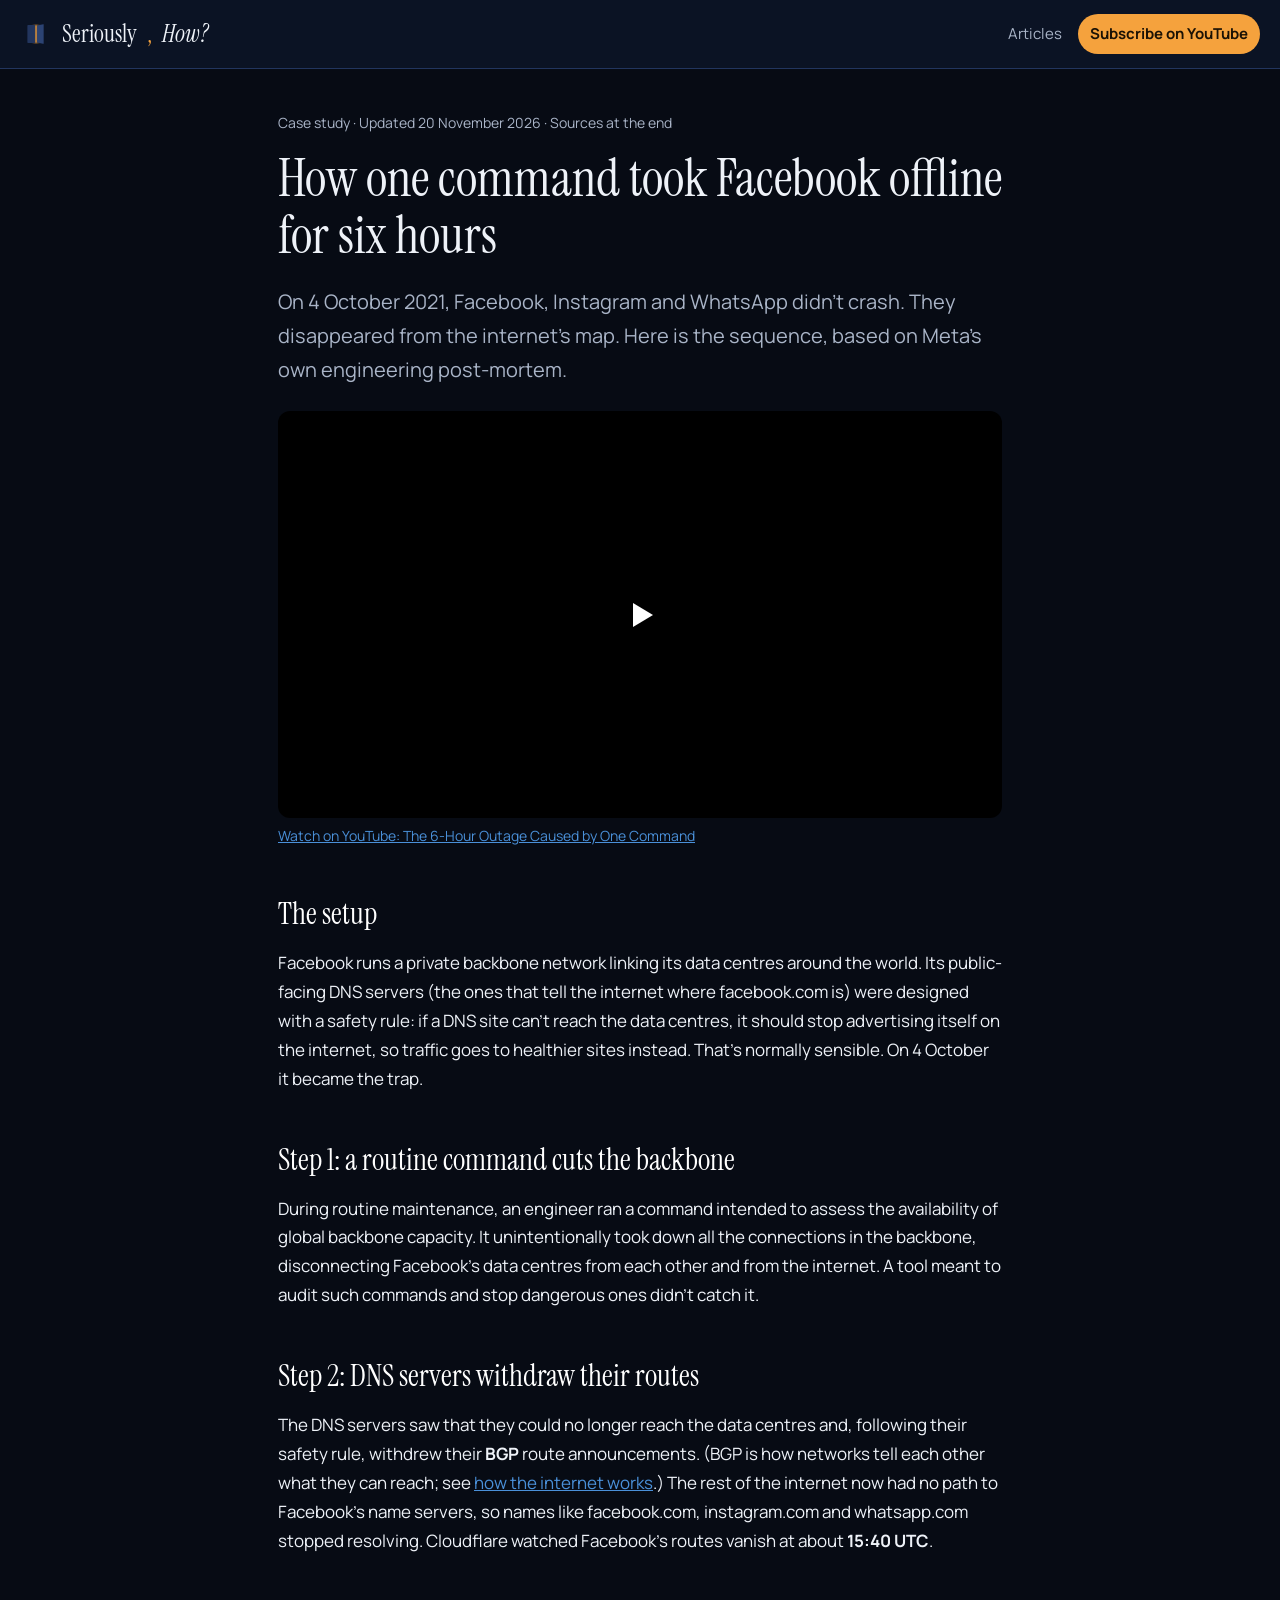
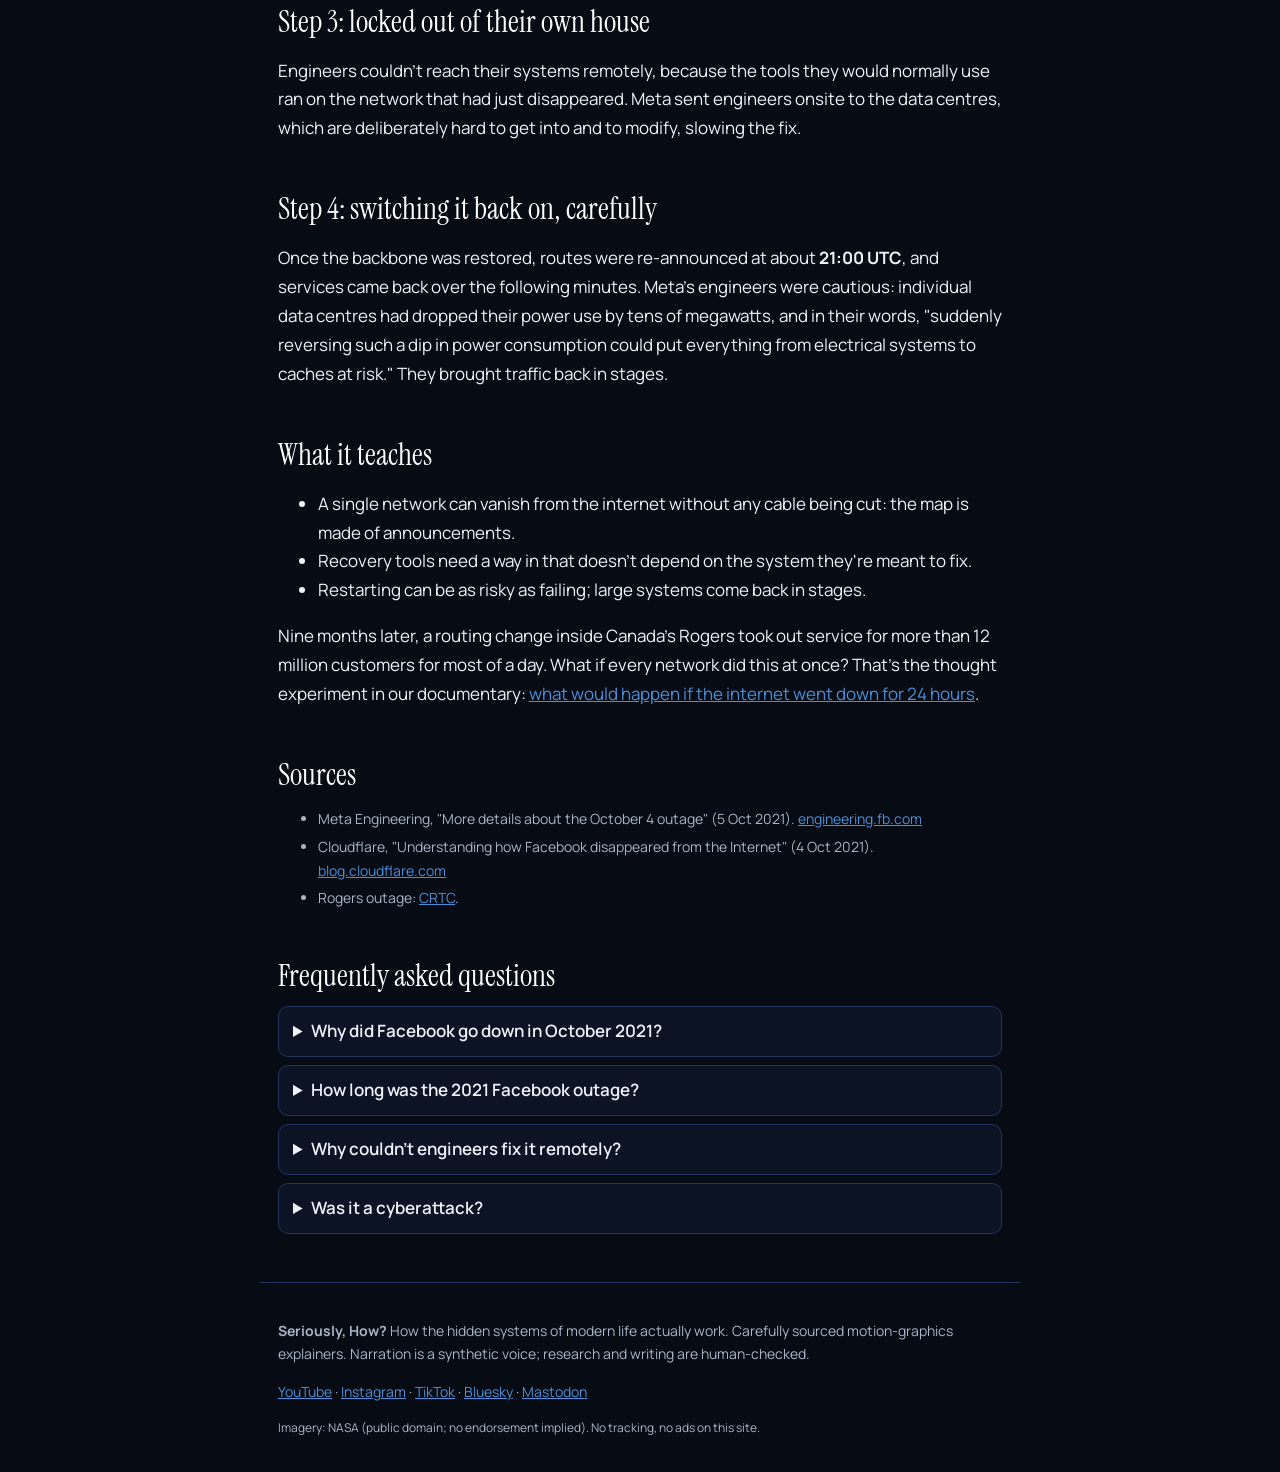
==== facebook-outage-2021-bgp-explained/index.html @ 728466de "site: 2026-11-19T21:38Z" ====
<!doctype html>
<html lang="en">
<head>
<meta charset="utf-8">
<meta name="viewport" content="width=device-width, initial-scale=1">
<title>How one command took Facebook offline for six hours (October 2021, BGP explained)</title>
<meta name="description" content="On 4 October 2021 a faulty maintenance command cut Facebook&#x27;s backbone; its DNS servers withdrew their BGP routes and Facebook, Instagram and WhatsApp vanished for nearly six hours. Step by step, from Meta&#x27;s post-mortem.">
<link rel="canonical" href="https://seriouslyhowtv.github.io/facebook-outage-2021-bgp-explained/">
<meta property="og:type" content="article">
<meta property="og:title" content="How one command took Facebook offline for six hours (October 2021, BGP explained)">
<meta property="og:description" content="On 4 October 2021 a faulty maintenance command cut Facebook&#x27;s backbone; its DNS servers withdrew their BGP routes and Facebook, Instagram and WhatsApp vanished for nearly six hours. Step by step, from Meta&#x27;s post-mortem.">
<meta property="og:url" content="https://seriouslyhowtv.github.io/facebook-outage-2021-bgp-explained/">
<meta property="og:image" content="https://seriouslyhowtv.github.io/static/og-internet24.jpg">
<meta name="twitter:card" content="summary_large_image">
<link rel="icon" href="/static/favicon.png">
<link rel="preconnect" href="https://fonts.googleapis.com"><link rel="preconnect" href="https://fonts.gstatic.com" crossorigin>
<link href="https://fonts.googleapis.com/css2?family=Instrument+Serif:ital@0;1&family=Manrope:wght@400;600;700&display=swap" rel="stylesheet">
<link rel="stylesheet" href="/static/style.css">
<script type="application/ld+json">{"@context": "https://schema.org", "@graph": [{"@type": "Article", "headline": "How one command took Facebook offline for six hours (October 2021, BGP explained)", "description": "On 4 October 2021 a faulty maintenance command cut Facebook's backbone; its DNS servers withdrew their BGP routes and Facebook, Instagram and WhatsApp vanished for nearly six hours. Step by step, from Meta's post-mortem.", "datePublished": "2026-11-20", "dateModified": "2026-11-20", "author": {"@type": "Organization", "name": "Seriously, How?", "url": "https://www.youtube.com/@SeriouslyHowTV"}, "publisher": {"@type": "Organization", "name": "Seriously, How?", "logo": {"@type": "ImageObject", "url": "https://seriouslyhowtv.github.io/static/avatar.png"}}, "image": "https://seriouslyhowtv.github.io/static/og-internet24.jpg", "mainEntityOfPage": "https://seriouslyhowtv.github.io/facebook-outage-2021-bgp-explained/"}, {"@type": "VideoObject", "name": "The 6-Hour Outage Caused by One Command", "description": "How one faulty maintenance command withdrew Facebook's BGP routes in October 2021.", "thumbnailUrl": ["https://i.ytimg.com/vi/HdTgAnh9DNQ/hqdefault.jpg"], "uploadDate": "2026-11-19T15:00:00Z", "duration": "PT39S", "embedUrl": "https://www.youtube.com/embed/HdTgAnh9DNQ", "url": "https://www.youtube.com/watch?v=HdTgAnh9DNQ"}, {"@type": "FAQPage", "mainEntity": [{"@type": "Question", "name": "Why did Facebook go down in October 2021?", "acceptedAnswer": {"@type": "Answer", "text": "During routine maintenance, a command meant to assess backbone capacity unintentionally disconnected Facebook's data centres. Its DNS servers then withdrew their BGP route announcements, so the rest of the internet could no longer find Facebook, Instagram or WhatsApp."}}, {"@type": "Question", "name": "How long was the 2021 Facebook outage?", "acceptedAnswer": {"@type": "Answer", "text": "Nearly six hours. Cloudflare observed Facebook's routes disappearing at about 15:40 UTC on 4 October 2021, with service returning after the routes were re-announced at about 21:00 UTC."}}, {"@type": "Question", "name": "Why couldn't engineers fix it remotely?", "acceptedAnswer": {"@type": "Answer", "text": "The tools they would normally use ran on the same network that had disappeared, so engineers had to be sent into the data centres, which are designed to be hard to get into."}}, {"@type": "Question", "name": "Was it a cyberattack?", "acceptedAnswer": {"@type": "Answer", "text": "No. Meta's post-mortem describes a configuration error during maintenance, not malicious activity."}}]}]}</script>
</head>
<body>
<header class="top"><a class="brand" href="/"><img src="/static/avatar.png" alt="" width="32" height="32"> Seriously<span class="comma">,</span> <em>How?</em></a>
<nav><a href="/#articles">Articles</a><a href="https://www.youtube.com/@SeriouslyHowTV?sub_confirmation=1" class="sub">Subscribe on YouTube</a></nav></header>
<main>
<p class="meta">Case study · Updated 20 November 2026 · Sources at the end</p>
<h1>How one command took Facebook offline for six hours</h1>
<p class="lede">On 4 October 2021, Facebook, Instagram and WhatsApp didn't crash. They disappeared from the internet's map. Here is the sequence, based on Meta's own engineering post-mortem.</p>
<figure class="video"><button class="yt" data-id="HdTgAnh9DNQ" data-title="The 6-Hour Outage Caused by One Command" style="background-image:url(https://i.ytimg.com/vi/HdTgAnh9DNQ/hqdefault.jpg)" aria-label="Play: The 6-Hour Outage Caused by One Command"><span class="play"></span></button><figcaption><a href="https://www.youtube.com/watch?v=HdTgAnh9DNQ">Watch on YouTube: The 6-Hour Outage Caused by One Command</a></figcaption></figure>

<h2>The setup</h2>
<p>Facebook runs a private backbone network linking its data centres around the world. Its public-facing DNS servers (the ones that tell the internet where facebook.com is) were designed with a safety rule: if a DNS site can't reach the data centres, it should stop advertising itself on the internet, so traffic goes to healthier sites instead. That's normally sensible. On 4 October it became the trap.</p>

<h2>Step 1: a routine command cuts the backbone</h2>
<p>During routine maintenance, an engineer ran a command intended to assess the availability of global backbone capacity. It unintentionally took down all the connections in the backbone, disconnecting Facebook's data centres from each other and from the internet. A tool meant to audit such commands and stop dangerous ones didn't catch it.</p>

<h2>Step 2: DNS servers withdraw their routes</h2>
<p>The DNS servers saw that they could no longer reach the data centres and, following their safety rule, withdrew their <strong>BGP</strong> route announcements. (BGP is how networks tell each other what they can reach; see <a href="/how-the-internet-works-bgp-dns/">how the internet works</a>.) The rest of the internet now had no path to Facebook's name servers, so names like facebook.com, instagram.com and whatsapp.com stopped resolving. Cloudflare watched Facebook's routes vanish at about <strong>15:40 UTC</strong>.</p>

<h2>Step 3: locked out of their own house</h2>
<p>Engineers couldn't reach their systems remotely, because the tools they would normally use ran on the network that had just disappeared. Meta sent engineers onsite to the data centres, which are deliberately hard to get into and to modify, slowing the fix.</p>

<h2>Step 4: switching it back on, carefully</h2>
<p>Once the backbone was restored, routes were re-announced at about <strong>21:00 UTC</strong>, and services came back over the following minutes. Meta's engineers were cautious: individual data centres had dropped their power use by tens of megawatts, and in their words, "suddenly reversing such a dip in power consumption could put everything from electrical systems to caches at risk." They brought traffic back in stages.</p>

<h2>What it teaches</h2>
<ul>
<li>A single network can vanish from the internet without any cable being cut: the map is made of announcements.</li>
<li>Recovery tools need a way in that doesn't depend on the system they're meant to fix.</li>
<li>Restarting can be as risky as failing; large systems come back in stages.</li>
</ul>
<p>Nine months later, a routing change inside Canada's Rogers took out service for more than 12 million customers for most of a day. What if every network did this at once? That's the thought experiment in our documentary: <a href="/internet-outage-24-hours/">what would happen if the internet went down for 24 hours</a>.</p>

<h2>Sources</h2>
<ul class="sources">
<li>Meta Engineering, "More details about the October 4 outage" (5 Oct 2021). <a href="https://engineering.fb.com/2021/10/05/networking-traffic/outage-details/">engineering.fb.com</a></li>
<li>Cloudflare, "Understanding how Facebook disappeared from the Internet" (4 Oct 2021). <a href="https://blog.cloudflare.com/october-2021-facebook-outage/">blog.cloudflare.com</a></li>
<li>Rogers outage: <a href="https://crtc.gc.ca/eng/publications/reports/xona2024.htm">CRTC</a>.</li>
</ul>
<section class="faq"><h2>Frequently asked questions</h2><details><summary>Why did Facebook go down in October 2021?</summary><p>During routine maintenance, a command meant to assess backbone capacity unintentionally disconnected Facebook&#x27;s data centres. Its DNS servers then withdrew their BGP route announcements, so the rest of the internet could no longer find Facebook, Instagram or WhatsApp.</p></details><details><summary>How long was the 2021 Facebook outage?</summary><p>Nearly six hours. Cloudflare observed Facebook&#x27;s routes disappearing at about 15:40 UTC on 4 October 2021, with service returning after the routes were re-announced at about 21:00 UTC.</p></details><details><summary>Why couldn&#x27;t engineers fix it remotely?</summary><p>The tools they would normally use ran on the same network that had disappeared, so engineers had to be sent into the data centres, which are designed to be hard to get into.</p></details><details><summary>Was it a cyberattack?</summary><p>No. Meta&#x27;s post-mortem describes a configuration error during maintenance, not malicious activity.</p></details></section></main>
<footer>
<p><strong>Seriously, How?</strong> How the hidden systems of modern life actually work. Carefully sourced motion-graphics explainers. Narration is a synthetic voice; research and writing are human-checked.</p>
<p><a href="https://www.youtube.com/@SeriouslyHowTV">YouTube</a> · <a href="https://www.instagram.com/seriouslyhowtv/">Instagram</a> · <a href="https://www.tiktok.com/@seriouslyhowtv">TikTok</a> · <a href="https://bsky.app/profile/seriouslyhowtv.bsky.social">Bluesky</a> · <a rel="me" href="https://mastodon.social/@SeriouslyHowTV">Mastodon</a></p>
<p class="small">Imagery: NASA (public domain; no endorsement implied). No tracking, no ads on this site.</p>
</footer>
<script>
document.querySelectorAll('.yt').forEach(function(el){el.addEventListener('click',function(){
  var f=document.createElement('iframe');f.src='https://www.youtube-nocookie.com/embed/'+el.dataset.id+'?autoplay=1&rel=0';
  f.title=el.dataset.title;f.allow='autoplay; encrypted-media; picture-in-picture';f.allowFullscreen=true;el.replaceWith(f);});});
</script>
</body>
</html>
---- static/style.css ----
:root{--bg:#070B14;--panel:#0B1324;--text:#EEF2F8;--muted:#A9B4C7;--blue:#4A90D9;--dawn:#F5A23D;--line:#22355E}
*{box-sizing:border-box}
html{-webkit-text-size-adjust:100%}
body{margin:0;background:var(--bg);color:var(--text);font:17px/1.7 Manrope,system-ui,-apple-system,Segoe UI,sans-serif}
a{color:var(--blue)}a:hover{color:var(--dawn)}
.top{display:flex;justify-content:space-between;align-items:center;gap:12px;flex-wrap:wrap;padding:14px 20px;border-bottom:1px solid var(--line);background:var(--panel)}
.brand{display:flex;align-items:center;gap:10px;color:var(--text);text-decoration:none;font:400 24px/1 "Instrument Serif",serif}
.brand img{border-radius:50%}.comma{color:var(--dawn)}
nav{display:flex;gap:16px;align-items:center;font-size:15px}
nav a{color:var(--muted);text-decoration:none}
nav a.sub{background:var(--dawn);color:#1b1205;padding:7px 12px;border-radius:999px;font-weight:700}
main{max-width:760px;margin:0 auto;padding:28px 18px 40px}
h1{font:400 clamp(34px,6vw,52px)/1.1 "Instrument Serif",serif;margin:.3em 0 .4em}
h2{font:400 30px/1.2 "Instrument Serif",serif;margin:1.6em 0 .4em;color:#fff}
h3{font-size:18px;margin:1.4em 0 .3em}
.lede{font-size:20px;color:var(--muted)}
.meta{color:var(--muted);font-size:14px}
.video{margin:24px 0}
.yt{position:relative;display:block;width:100%;aspect-ratio:16/9;border:0;border-radius:12px;background:#000 center/cover no-repeat;cursor:pointer}
.yt .play{position:absolute;inset:0;margin:auto;width:76px;height:54px;border-radius:14px;background:rgba(0,0,0,.72)}
.yt .play:after{content:"";position:absolute;left:31px;top:15px;border-style:solid;border-width:12px 0 12px 20px;border-color:transparent transparent transparent #fff}
.yt:hover .play{background:#c00}
iframe{width:100%;aspect-ratio:16/9;border:0;border-radius:12px}
figcaption{font-size:14px;margin-top:6px}
.cards{display:grid;grid-template-columns:repeat(auto-fit,minmax(220px,1fr));gap:14px;margin:18px 0}
.card{display:block;background:var(--panel);border:1px solid var(--line);border-radius:12px;padding:16px;color:var(--text);text-decoration:none}
.card:hover{border-color:var(--dawn)}.card strong{display:block;font-size:17px;margin-bottom:4px}.card span{color:var(--muted);font-size:14px}
.callout{background:var(--panel);border-left:3px solid var(--dawn);padding:12px 16px;border-radius:6px;margin:20px 0}
.sources{font-size:14px;color:var(--muted)}.sources li{margin:4px 0}
.faq details{background:var(--panel);border:1px solid var(--line);border-radius:10px;padding:10px 14px;margin:8px 0}
.faq summary{cursor:pointer;font-weight:600}
.cta{display:inline-block;background:var(--dawn);color:#1b1205;font-weight:700;padding:10px 16px;border-radius:999px;text-decoration:none;margin:8px 0}
footer{border-top:1px solid var(--line);padding:22px 18px;max-width:760px;margin:0 auto;color:var(--muted);font-size:14px}
.small{font-size:12px}
@media (max-width:520px){body{font-size:16px}.top{padding:12px 16px}main{padding:20px 16px 32px}}
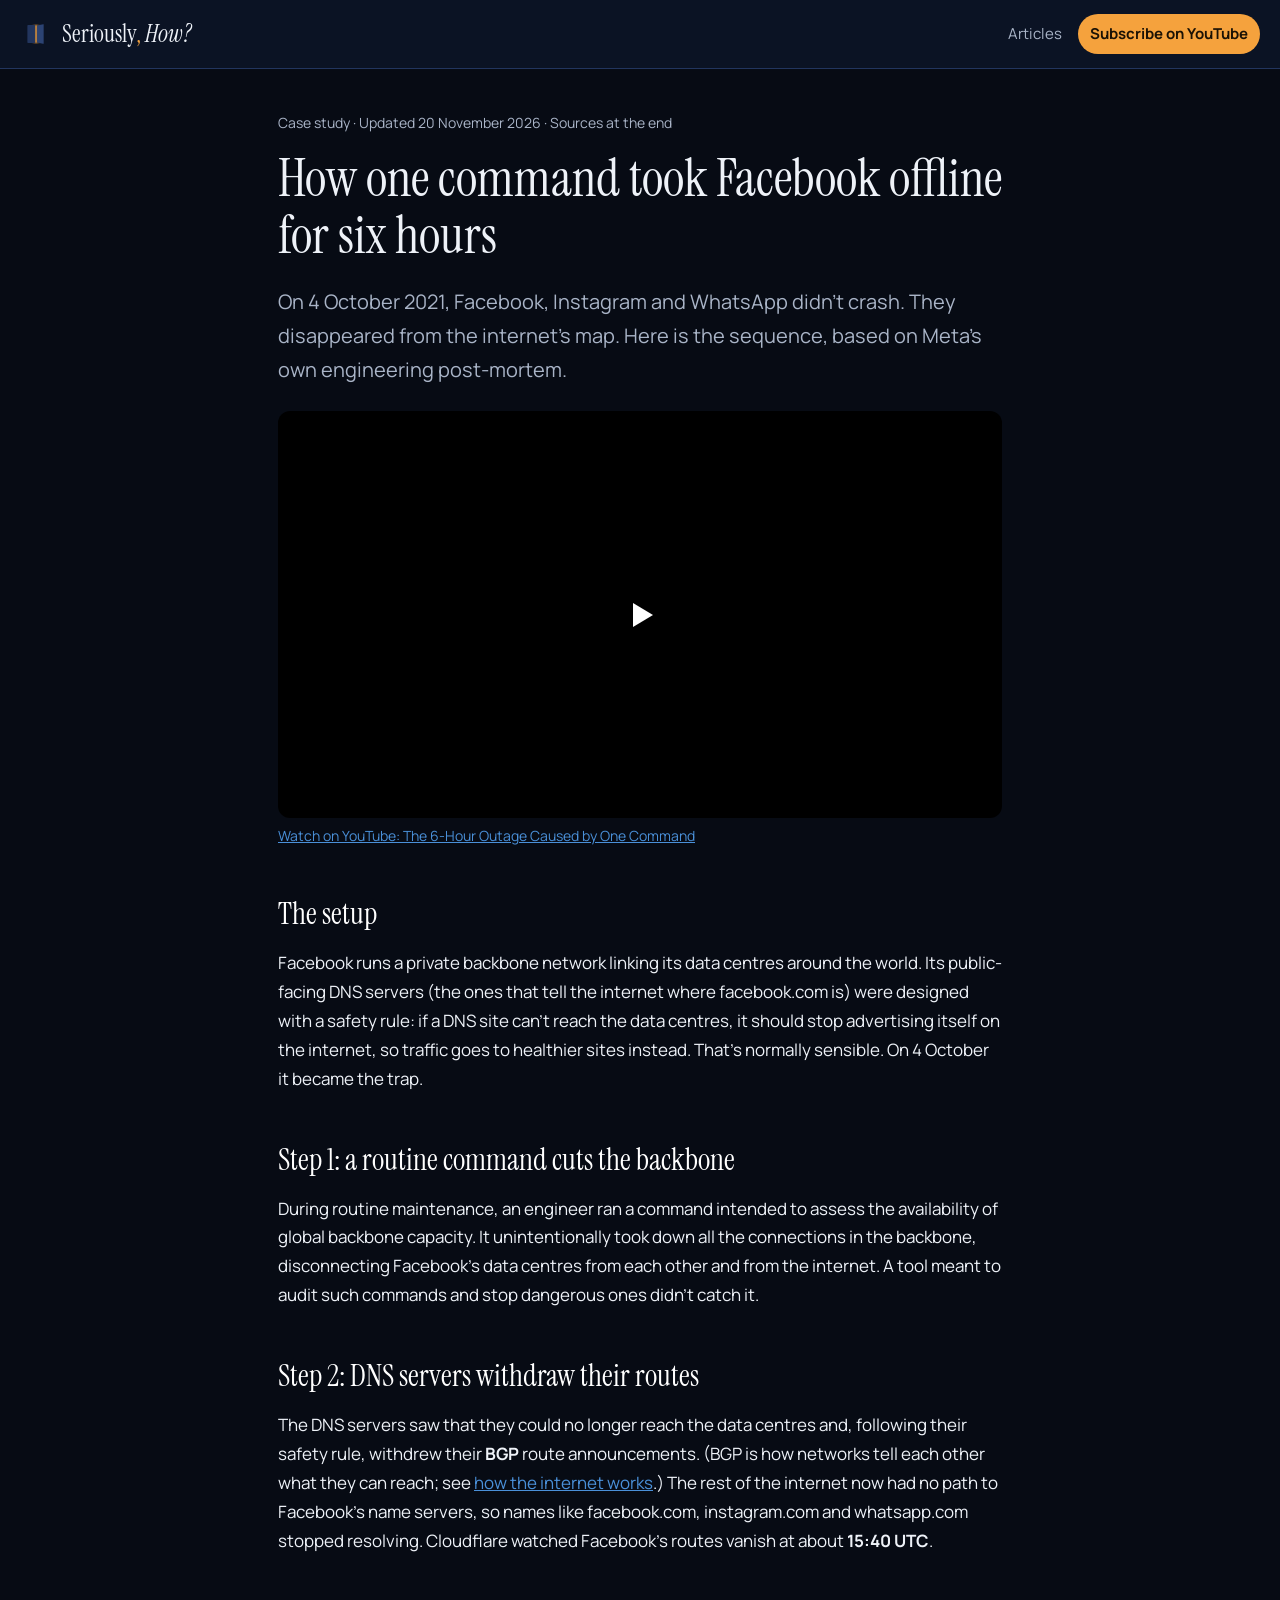
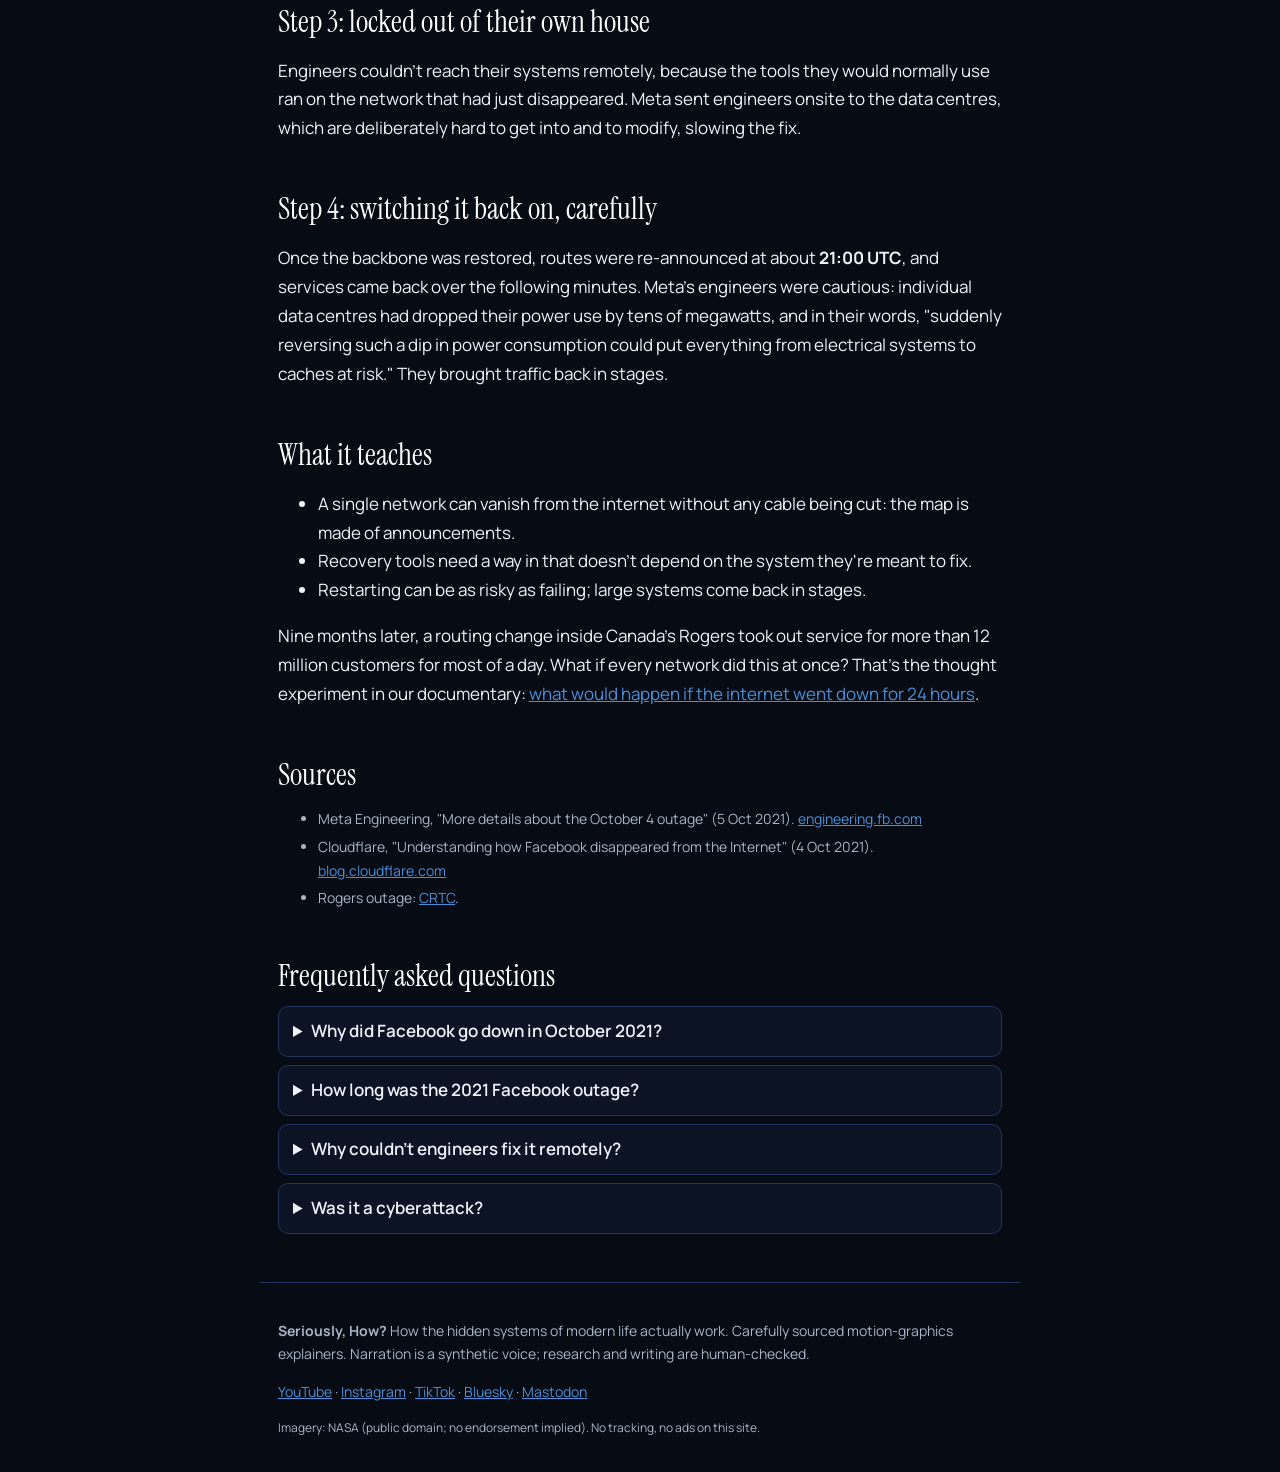
==== commit 0d2ae774: "site: 2026-11-19T21:39Z" ====
--- a/facebook-outage-2021-bgp-explained/index.html
+++ b/facebook-outage-2021-bgp-explained/index.html
@@ -19,7 +19,7 @@
 <script type="application/ld+json">{"@context": "https://schema.org", "@graph": [{"@type": "Article", "headline": "How one command took Facebook offline for six hours (October 2021, BGP explained)", "description": "On 4 October 2021 a faulty maintenance command cut Facebook's backbone; its DNS servers withdrew their BGP routes and Facebook, Instagram and WhatsApp vanished for nearly six hours. Step by step, from Meta's post-mortem.", "datePublished": "2026-11-20", "dateModified": "2026-11-20", "author": {"@type": "Organization", "name": "Seriously, How?", "url": "https://www.youtube.com/@SeriouslyHowTV"}, "publisher": {"@type": "Organization", "name": "Seriously, How?", "logo": {"@type": "ImageObject", "url": "https://seriouslyhowtv.github.io/static/avatar.png"}}, "image": "https://seriouslyhowtv.github.io/static/og-internet24.jpg", "mainEntityOfPage": "https://seriouslyhowtv.github.io/facebook-outage-2021-bgp-explained/"}, {"@type": "VideoObject", "name": "The 6-Hour Outage Caused by One Command", "description": "How one faulty maintenance command withdrew Facebook's BGP routes in October 2021.", "thumbnailUrl": ["https://i.ytimg.com/vi/HdTgAnh9DNQ/hqdefault.jpg"], "uploadDate": "2026-11-19T15:00:00Z", "duration": "PT39S", "embedUrl": "https://www.youtube.com/embed/HdTgAnh9DNQ", "url": "https://www.youtube.com/watch?v=HdTgAnh9DNQ"}, {"@type": "FAQPage", "mainEntity": [{"@type": "Question", "name": "Why did Facebook go down in October 2021?", "acceptedAnswer": {"@type": "Answer", "text": "During routine maintenance, a command meant to assess backbone capacity unintentionally disconnected Facebook's data centres. Its DNS servers then withdrew their BGP route announcements, so the rest of the internet could no longer find Facebook, Instagram or WhatsApp."}}, {"@type": "Question", "name": "How long was the 2021 Facebook outage?", "acceptedAnswer": {"@type": "Answer", "text": "Nearly six hours. Cloudflare observed Facebook's routes disappearing at about 15:40 UTC on 4 October 2021, with service returning after the routes were re-announced at about 21:00 UTC."}}, {"@type": "Question", "name": "Why couldn't engineers fix it remotely?", "acceptedAnswer": {"@type": "Answer", "text": "The tools they would normally use ran on the same network that had disappeared, so engineers had to be sent into the data centres, which are designed to be hard to get into."}}, {"@type": "Question", "name": "Was it a cyberattack?", "acceptedAnswer": {"@type": "Answer", "text": "No. Meta's post-mortem describes a configuration error during maintenance, not malicious activity."}}]}]}</script>
 </head>
 <body>
-<header class="top"><a class="brand" href="/"><img src="/static/avatar.png" alt="" width="32" height="32"> Seriously<span class="comma">,</span> <em>How?</em></a>
+<header class="top"><a class="brand" href="/"><img src="/static/avatar.png" alt="" width="32" height="32"><span>Seriously<span class="comma">,</span> <em>How?</em></span></a>
 <nav><a href="/#articles">Articles</a><a href="https://www.youtube.com/@SeriouslyHowTV?sub_confirmation=1" class="sub">Subscribe on YouTube</a></nav></header>
 <main>
 <p class="meta">Case study · Updated 20 November 2026 · Sources at the end</p>
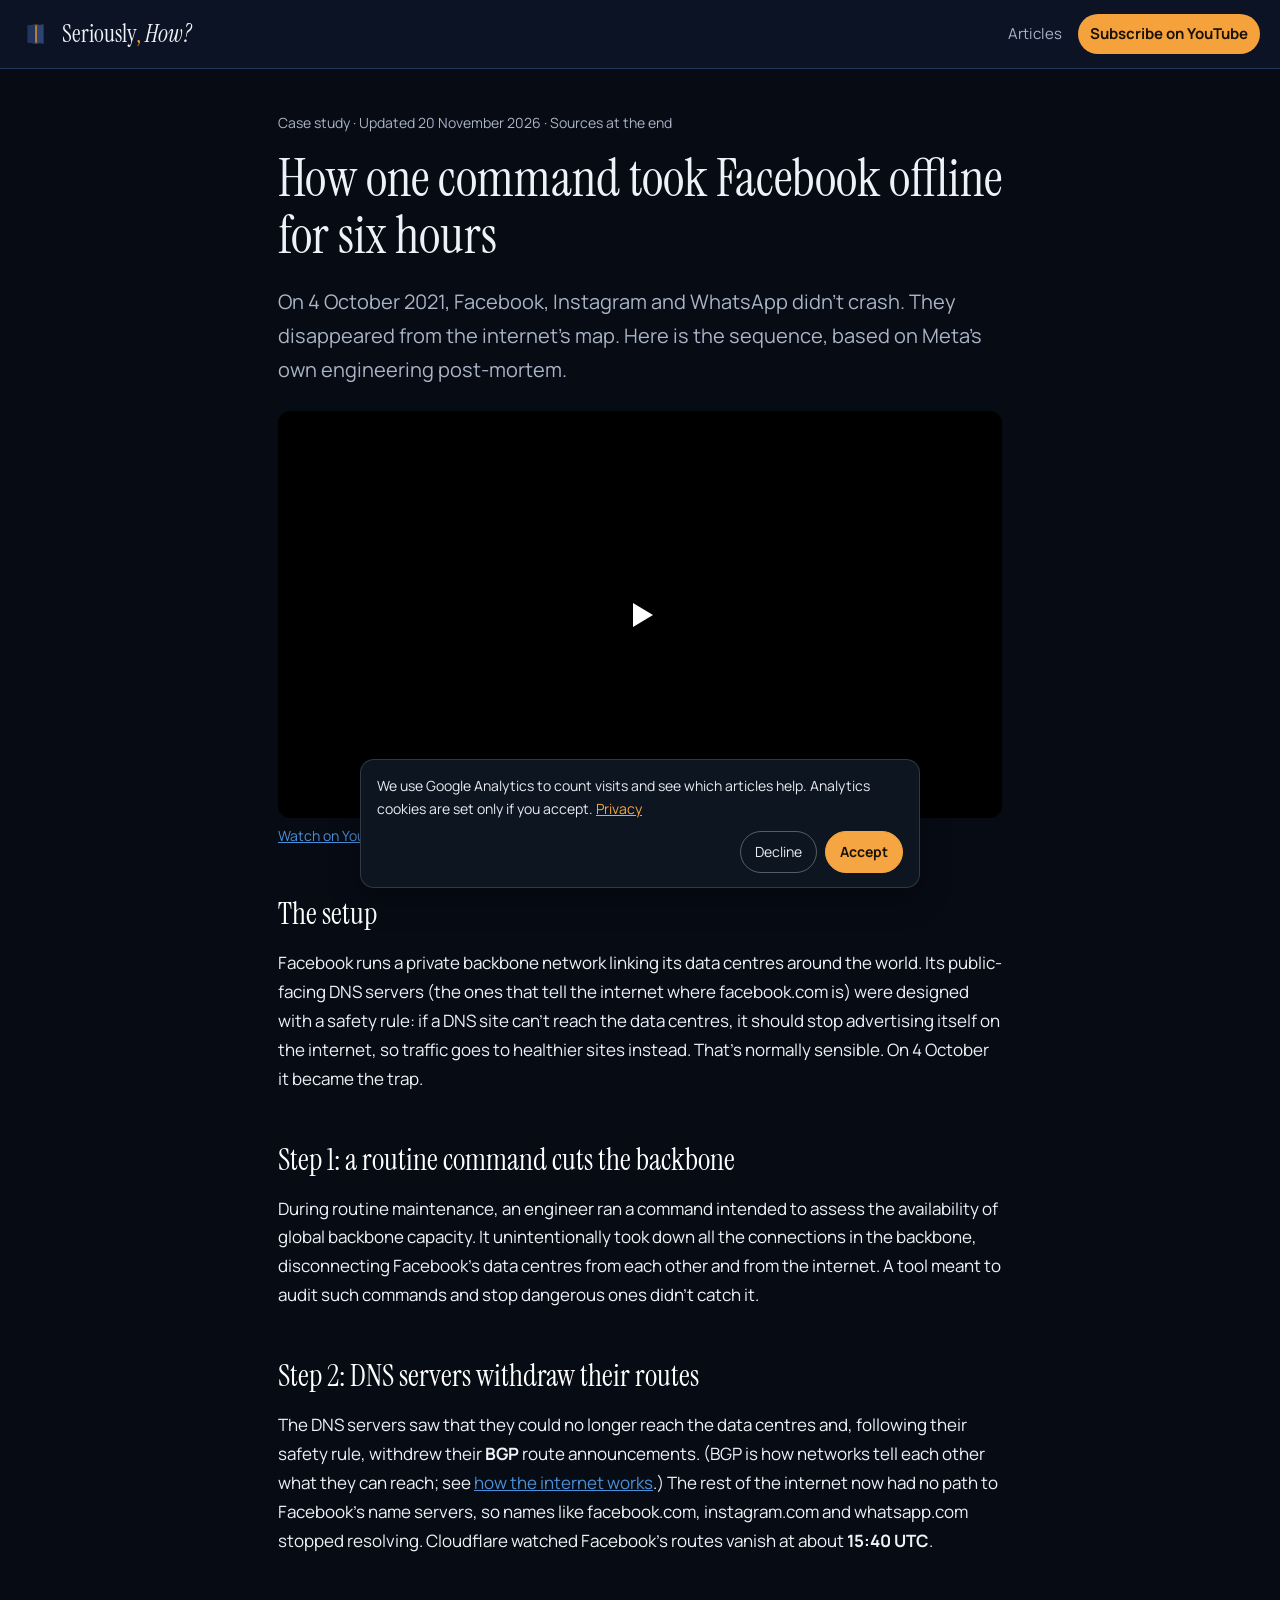
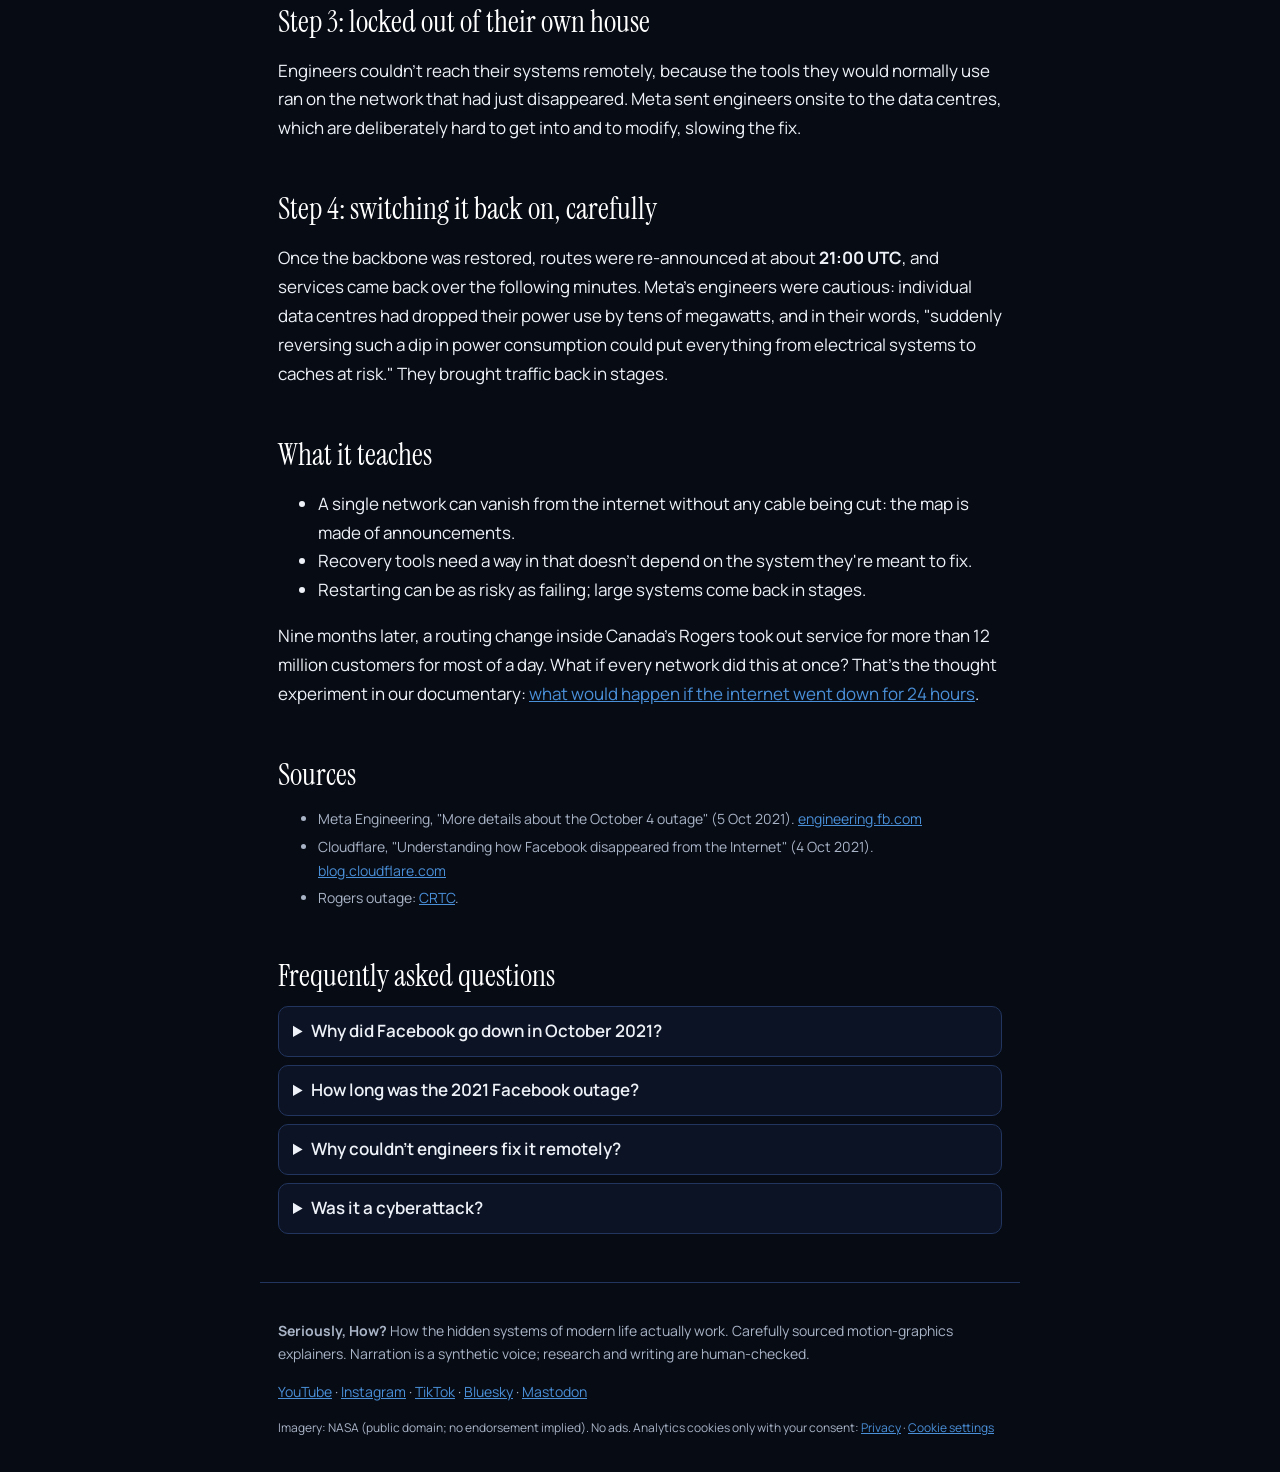
==== commit 43d3df0e: "site: 2026-11-20T17:44Z" ====
--- a/facebook-outage-2021-bgp-explained/index.html
+++ b/facebook-outage-2021-bgp-explained/index.html
@@ -17,6 +17,13 @@
 <link href="https://fonts.googleapis.com/css2?family=Instrument+Serif:ital@0;1&family=Manrope:wght@400;600;700&display=swap" rel="stylesheet">
 <link rel="stylesheet" href="/static/style.css">
 <script type="application/ld+json">{"@context": "https://schema.org", "@graph": [{"@type": "Article", "headline": "How one command took Facebook offline for six hours (October 2021, BGP explained)", "description": "On 4 October 2021 a faulty maintenance command cut Facebook's backbone; its DNS servers withdrew their BGP routes and Facebook, Instagram and WhatsApp vanished for nearly six hours. Step by step, from Meta's post-mortem.", "datePublished": "2026-11-20", "dateModified": "2026-11-20", "author": {"@type": "Organization", "name": "Seriously, How?", "url": "https://www.youtube.com/@SeriouslyHowTV"}, "publisher": {"@type": "Organization", "name": "Seriously, How?", "logo": {"@type": "ImageObject", "url": "https://seriouslyhowtv.github.io/static/avatar.png"}}, "image": "https://seriouslyhowtv.github.io/static/og-internet24.jpg", "mainEntityOfPage": "https://seriouslyhowtv.github.io/facebook-outage-2021-bgp-explained/"}, {"@type": "VideoObject", "name": "The 6-Hour Outage Caused by One Command", "description": "How one faulty maintenance command withdrew Facebook's BGP routes in October 2021.", "thumbnailUrl": ["https://i.ytimg.com/vi/HdTgAnh9DNQ/hqdefault.jpg"], "uploadDate": "2026-11-19T15:00:00Z", "duration": "PT39S", "embedUrl": "https://www.youtube.com/embed/HdTgAnh9DNQ", "url": "https://www.youtube.com/watch?v=HdTgAnh9DNQ"}, {"@type": "FAQPage", "mainEntity": [{"@type": "Question", "name": "Why did Facebook go down in October 2021?", "acceptedAnswer": {"@type": "Answer", "text": "During routine maintenance, a command meant to assess backbone capacity unintentionally disconnected Facebook's data centres. Its DNS servers then withdrew their BGP route announcements, so the rest of the internet could no longer find Facebook, Instagram or WhatsApp."}}, {"@type": "Question", "name": "How long was the 2021 Facebook outage?", "acceptedAnswer": {"@type": "Answer", "text": "Nearly six hours. Cloudflare observed Facebook's routes disappearing at about 15:40 UTC on 4 October 2021, with service returning after the routes were re-announced at about 21:00 UTC."}}, {"@type": "Question", "name": "Why couldn't engineers fix it remotely?", "acceptedAnswer": {"@type": "Answer", "text": "The tools they would normally use ran on the same network that had disappeared, so engineers had to be sent into the data centres, which are designed to be hard to get into."}}, {"@type": "Question", "name": "Was it a cyberattack?", "acceptedAnswer": {"@type": "Answer", "text": "No. Meta's post-mortem describes a configuration error during maintenance, not malicious activity."}}]}]}</script>
+<script>
+window.dataLayer=window.dataLayer||[];function gtag(){dataLayer.push(arguments);}
+gtag('consent','default',{ad_storage:'denied',ad_user_data:'denied',ad_personalization:'denied',analytics_storage:'denied',wait_for_update:500});
+try{if(localStorage.getItem('sh_consent')==='granted'){gtag('consent','update',{analytics_storage:'granted'});}}catch(e){}
+gtag('js',new Date());gtag('config','G-7S8MNK1HT8');
+</script>
+<script async src="https://www.googletagmanager.com/gtag/js?id=G-7S8MNK1HT8"></script>
 </head>
 <body>
 <header class="top"><a class="brand" href="/"><img src="/static/avatar.png" alt="" width="32" height="32"><span>Seriously<span class="comma">,</span> <em>How?</em></span></a>
@@ -60,12 +67,23 @@
 <footer>
 <p><strong>Seriously, How?</strong> How the hidden systems of modern life actually work. Carefully sourced motion-graphics explainers. Narration is a synthetic voice; research and writing are human-checked.</p>
 <p><a href="https://www.youtube.com/@SeriouslyHowTV">YouTube</a> · <a href="https://www.instagram.com/seriouslyhowtv/">Instagram</a> · <a href="https://www.tiktok.com/@seriouslyhowtv">TikTok</a> · <a href="https://bsky.app/profile/seriouslyhowtv.bsky.social">Bluesky</a> · <a rel="me" href="https://mastodon.social/@SeriouslyHowTV">Mastodon</a></p>
-<p class="small">Imagery: NASA (public domain; no endorsement implied). No tracking, no ads on this site.</p>
+<p class="small">Imagery: NASA (public domain; no endorsement implied). No ads. Analytics cookies only with your consent: <a href="/privacy/">Privacy</a> · <a href="#" id="cookie-settings">Cookie settings</a></p>
 </footer>
 <script>
 document.querySelectorAll('.yt').forEach(function(el){el.addEventListener('click',function(){
   var f=document.createElement('iframe');f.src='https://www.youtube-nocookie.com/embed/'+el.dataset.id+'?autoplay=1&rel=0';
   f.title=el.dataset.title;f.allow='autoplay; encrypted-media; picture-in-picture';f.allowFullscreen=true;el.replaceWith(f);});});
 </script>
+<div id="consent" class="consent" role="dialog" aria-label="Cookie consent" hidden>
+<p>We use Google Analytics to count visits and see which articles help. Analytics cookies are set only if you accept. <a href="/privacy/">Privacy</a></p>
+<div class="consent-actions"><button type="button" data-c="denied">Decline</button><button type="button" data-c="granted" class="primary">Accept</button></div>
+</div>
+<script>
+(function(){var b=document.getElementById('consent');var v=null;try{v=localStorage.getItem('sh_consent');}catch(e){}
+if(!v){b.hidden=false;}
+b.querySelectorAll('button').forEach(function(x){x.addEventListener('click',function(){var c=x.dataset.c;try{localStorage.setItem('sh_consent',c);}catch(e){}
+gtag('consent','update',{analytics_storage:c});b.hidden=true;});});
+var s=document.getElementById('cookie-settings');if(s){s.addEventListener('click',function(e){e.preventDefault();b.hidden=false;});}})();
+</script>
 </body>
 </html>
--- a/static/style.css
+++ b/static/style.css
@@ -33,3 +33,16 @@
 footer{border-top:1px solid var(--line);padding:22px 18px;max-width:760px;margin:0 auto;color:var(--muted);font-size:14px}
 .small{font-size:12px}
 @media (max-width:520px){body{font-size:16px}.top{padding:12px 16px}main{padding:20px 16px 32px}}
+.table-wrap{overflow-x:auto;margin:1.2em 0}
+.table-wrap table{border-collapse:collapse;width:100%;font-size:.95em}
+.table-wrap th,.table-wrap td{text-align:left;padding:.55em .8em;border-bottom:1px solid rgba(127,127,127,.25);vertical-align:top}
+.table-wrap th{font-weight:700}
+.table-wrap td:first-child{white-space:nowrap;font-variant-numeric:tabular-nums}
+
+.consent{position:fixed;left:12px;right:12px;bottom:12px;max-width:560px;margin:0 auto;background:#0d1520;color:#e8ecf2;border:1px solid rgba(255,255,255,.15);border-radius:14px;padding:14px 16px;font-size:14px;box-shadow:0 10px 30px rgba(0,0,0,.35);z-index:50}
+.consent[hidden]{display:none}
+.consent p{margin:0 0 10px}
+.consent a{color:#f5a541}
+.consent-actions{display:flex;gap:8px;justify-content:flex-end}
+.consent button{font:inherit;padding:8px 14px;border-radius:999px;border:1px solid rgba(255,255,255,.3);background:transparent;color:inherit;cursor:pointer}
+.consent button.primary{background:#f5a541;color:#1b1205;border-color:#f5a541;font-weight:700}
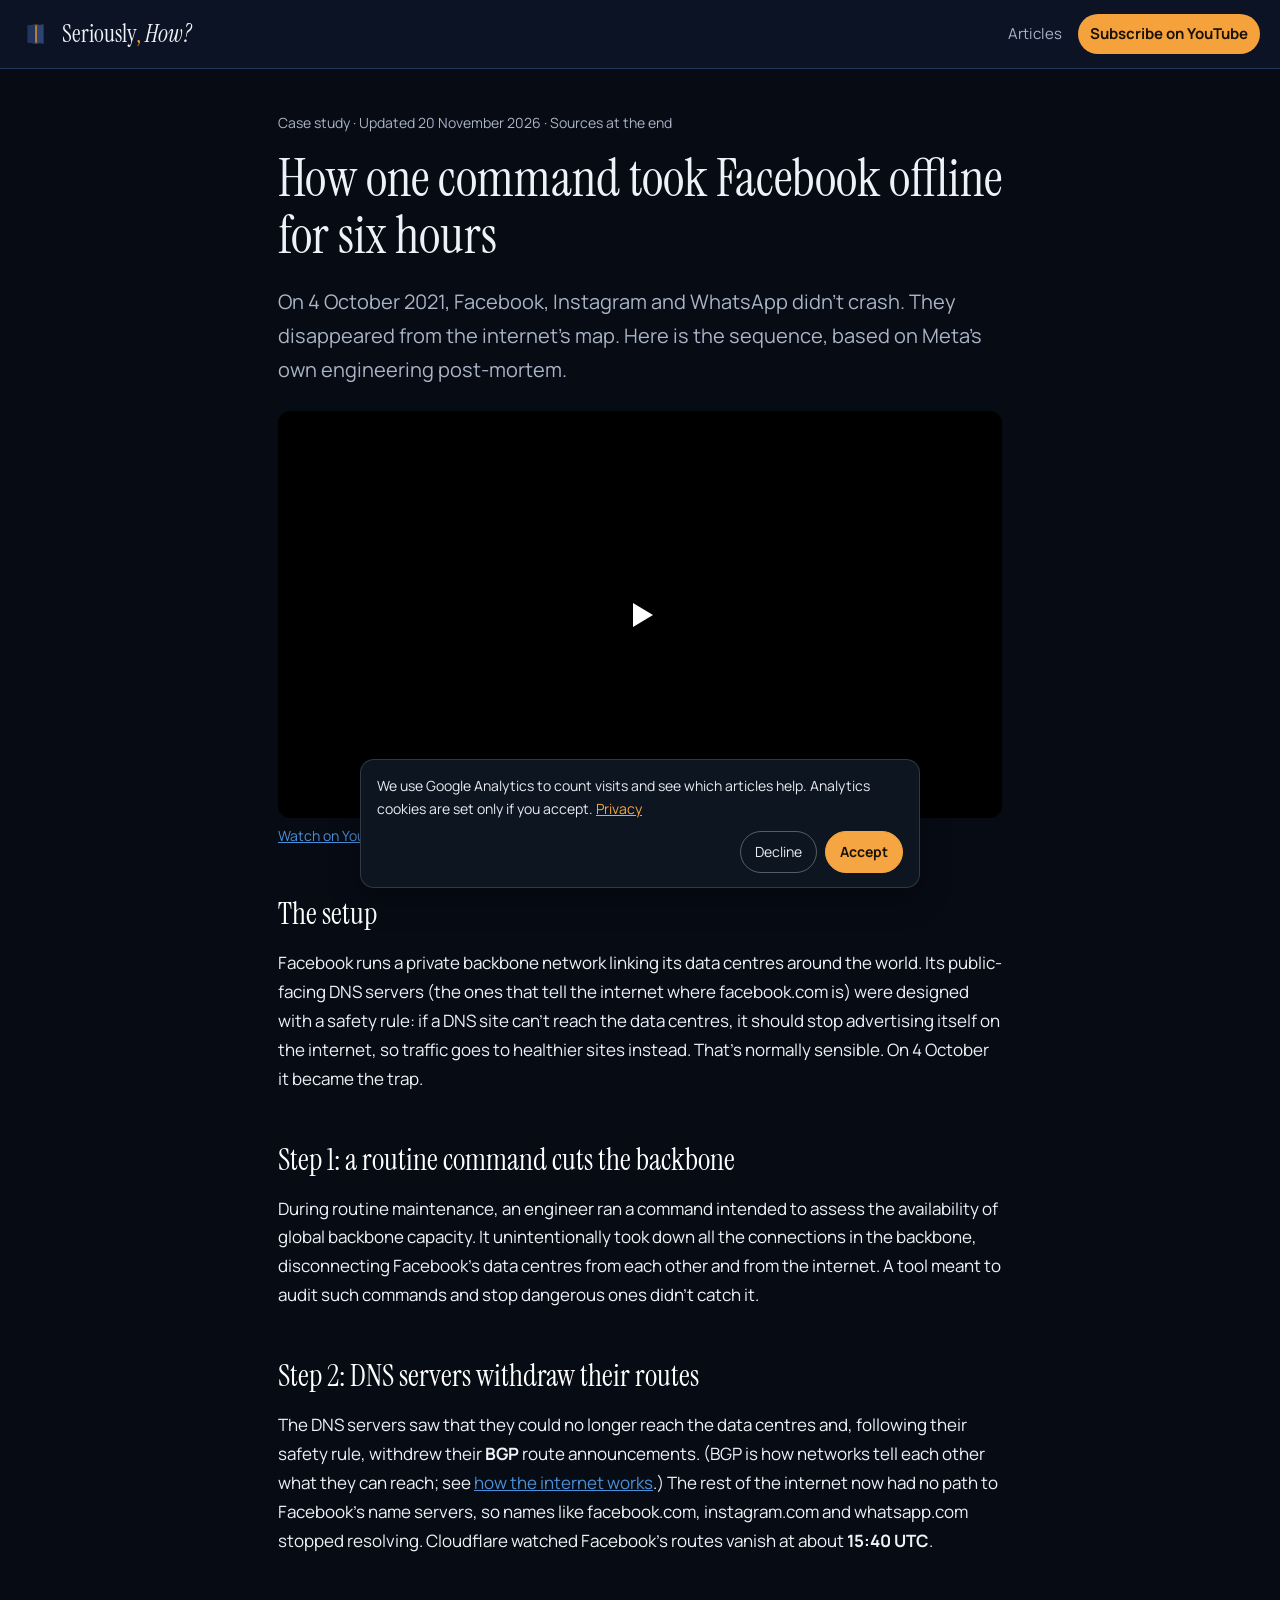
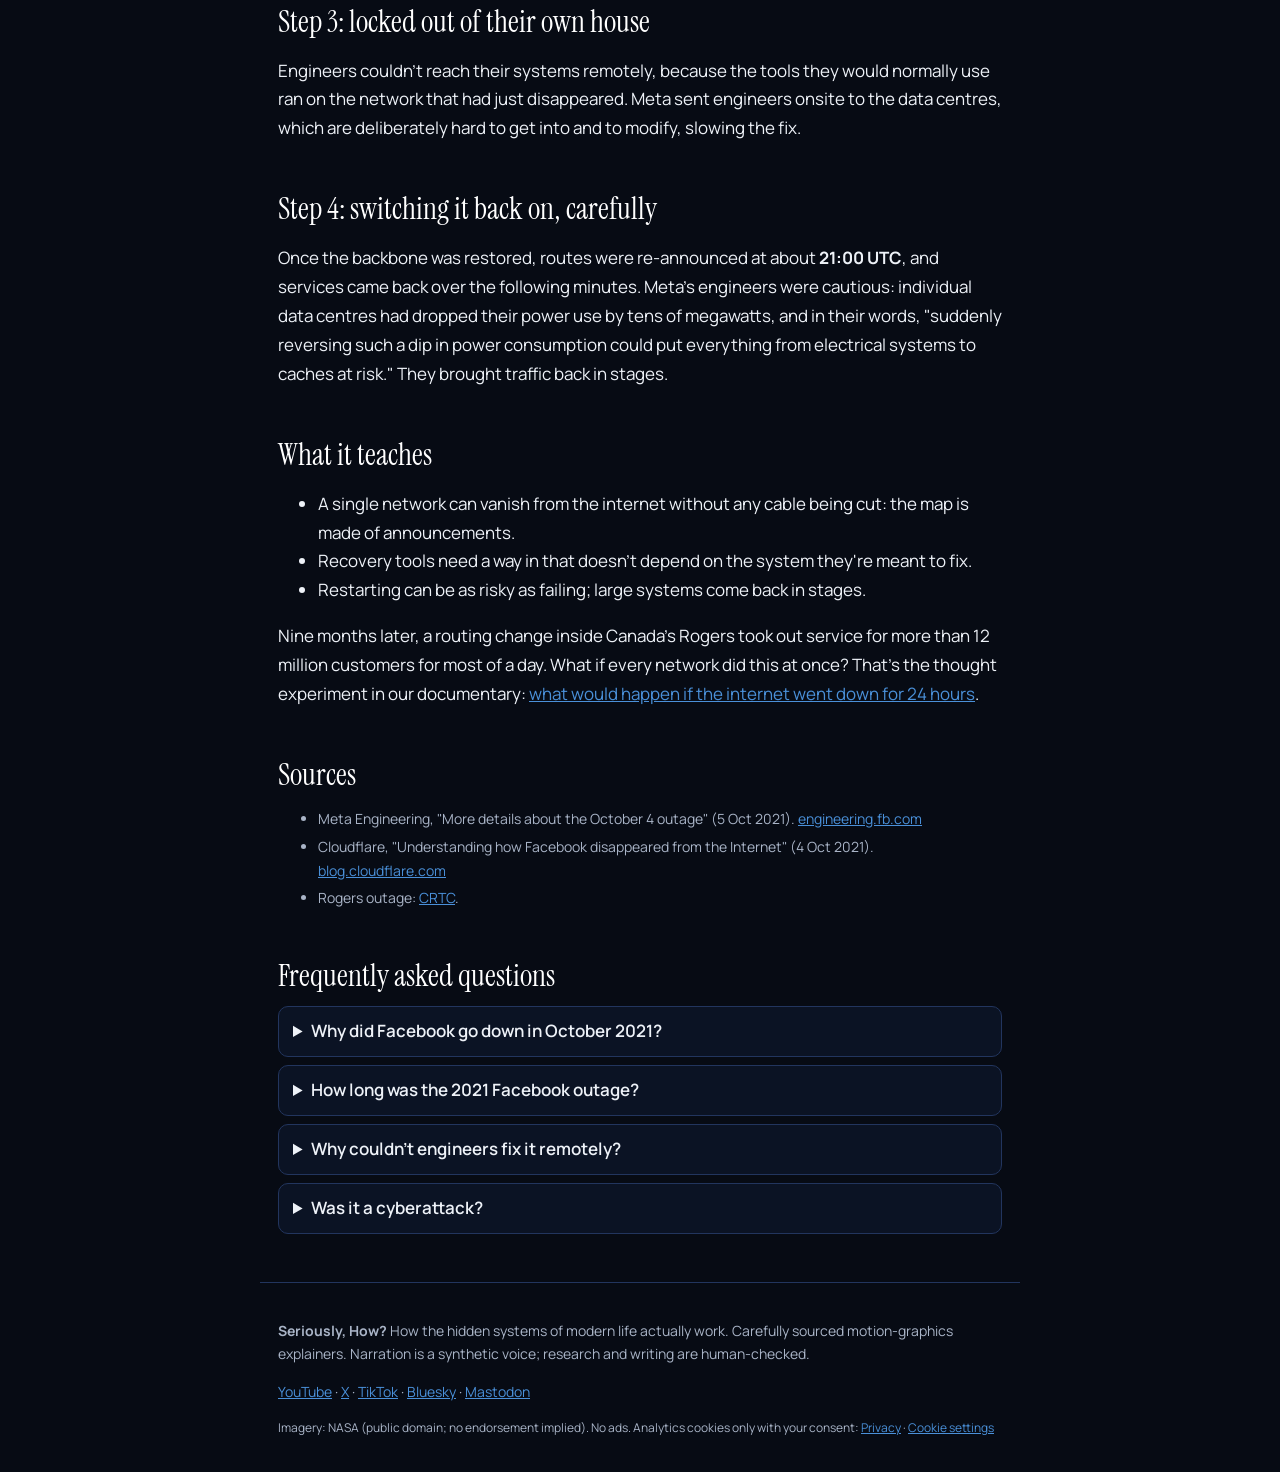
==== commit 6a0c40da: "site: 2026-11-21T23:18Z" ====
--- a/facebook-outage-2021-bgp-explained/index.html
+++ b/facebook-outage-2021-bgp-explained/index.html
@@ -15,7 +15,7 @@
 <link rel="icon" href="/static/favicon.png">
 <link rel="preconnect" href="https://fonts.googleapis.com"><link rel="preconnect" href="https://fonts.gstatic.com" crossorigin>
 <link href="https://fonts.googleapis.com/css2?family=Instrument+Serif:ital@0;1&family=Manrope:wght@400;600;700&display=swap" rel="stylesheet">
-<link rel="stylesheet" href="/static/style.css">
+<link rel="stylesheet" href="/static/style.css?v=be25d2f9">
 <script type="application/ld+json">{"@context": "https://schema.org", "@graph": [{"@type": "Article", "headline": "How one command took Facebook offline for six hours (October 2021, BGP explained)", "description": "On 4 October 2021 a faulty maintenance command cut Facebook's backbone; its DNS servers withdrew their BGP routes and Facebook, Instagram and WhatsApp vanished for nearly six hours. Step by step, from Meta's post-mortem.", "datePublished": "2026-11-20", "dateModified": "2026-11-20", "author": {"@type": "Organization", "name": "Seriously, How?", "url": "https://www.youtube.com/@SeriouslyHowTV"}, "publisher": {"@type": "Organization", "name": "Seriously, How?", "logo": {"@type": "ImageObject", "url": "https://seriouslyhowtv.github.io/static/avatar.png"}}, "image": "https://seriouslyhowtv.github.io/static/og-internet24.jpg", "mainEntityOfPage": "https://seriouslyhowtv.github.io/facebook-outage-2021-bgp-explained/"}, {"@type": "VideoObject", "name": "The 6-Hour Outage Caused by One Command", "description": "How one faulty maintenance command withdrew Facebook's BGP routes in October 2021.", "thumbnailUrl": ["https://i.ytimg.com/vi/HdTgAnh9DNQ/hqdefault.jpg"], "uploadDate": "2026-11-19T15:00:00Z", "duration": "PT39S", "embedUrl": "https://www.youtube.com/embed/HdTgAnh9DNQ", "url": "https://www.youtube.com/watch?v=HdTgAnh9DNQ"}, {"@type": "FAQPage", "mainEntity": [{"@type": "Question", "name": "Why did Facebook go down in October 2021?", "acceptedAnswer": {"@type": "Answer", "text": "During routine maintenance, a command meant to assess backbone capacity unintentionally disconnected Facebook's data centres. Its DNS servers then withdrew their BGP route announcements, so the rest of the internet could no longer find Facebook, Instagram or WhatsApp."}}, {"@type": "Question", "name": "How long was the 2021 Facebook outage?", "acceptedAnswer": {"@type": "Answer", "text": "Nearly six hours. Cloudflare observed Facebook's routes disappearing at about 15:40 UTC on 4 October 2021, with service returning after the routes were re-announced at about 21:00 UTC."}}, {"@type": "Question", "name": "Why couldn't engineers fix it remotely?", "acceptedAnswer": {"@type": "Answer", "text": "The tools they would normally use ran on the same network that had disappeared, so engineers had to be sent into the data centres, which are designed to be hard to get into."}}, {"@type": "Question", "name": "Was it a cyberattack?", "acceptedAnswer": {"@type": "Answer", "text": "No. Meta's post-mortem describes a configuration error during maintenance, not malicious activity."}}]}]}</script>
 <script>
 window.dataLayer=window.dataLayer||[];function gtag(){dataLayer.push(arguments);}
@@ -66,7 +66,7 @@
 <section class="faq"><h2>Frequently asked questions</h2><details><summary>Why did Facebook go down in October 2021?</summary><p>During routine maintenance, a command meant to assess backbone capacity unintentionally disconnected Facebook&#x27;s data centres. Its DNS servers then withdrew their BGP route announcements, so the rest of the internet could no longer find Facebook, Instagram or WhatsApp.</p></details><details><summary>How long was the 2021 Facebook outage?</summary><p>Nearly six hours. Cloudflare observed Facebook&#x27;s routes disappearing at about 15:40 UTC on 4 October 2021, with service returning after the routes were re-announced at about 21:00 UTC.</p></details><details><summary>Why couldn&#x27;t engineers fix it remotely?</summary><p>The tools they would normally use ran on the same network that had disappeared, so engineers had to be sent into the data centres, which are designed to be hard to get into.</p></details><details><summary>Was it a cyberattack?</summary><p>No. Meta&#x27;s post-mortem describes a configuration error during maintenance, not malicious activity.</p></details></section></main>
 <footer>
 <p><strong>Seriously, How?</strong> How the hidden systems of modern life actually work. Carefully sourced motion-graphics explainers. Narration is a synthetic voice; research and writing are human-checked.</p>
-<p><a href="https://www.youtube.com/@SeriouslyHowTV">YouTube</a> · <a href="https://www.instagram.com/seriouslyhowtv/">Instagram</a> · <a href="https://www.tiktok.com/@seriouslyhowtv">TikTok</a> · <a href="https://bsky.app/profile/seriouslyhowtv.bsky.social">Bluesky</a> · <a rel="me" href="https://mastodon.social/@SeriouslyHowTV">Mastodon</a></p>
+<p><a href="https://www.youtube.com/@SeriouslyHowTV">YouTube</a> · <a href="https://x.com/SeriouslyHowTV">X</a> · <a href="https://www.tiktok.com/@seriouslyhowtv">TikTok</a> · <a href="https://bsky.app/profile/seriouslyhowtv.bsky.social">Bluesky</a> · <a rel="me" href="https://mastodon.social/@SeriouslyHowTV">Mastodon</a></p>
 <p class="small">Imagery: NASA (public domain; no endorsement implied). No ads. Analytics cookies only with your consent: <a href="/privacy/">Privacy</a> · <a href="#" id="cookie-settings">Cookie settings</a></p>
 </footer>
 <script>
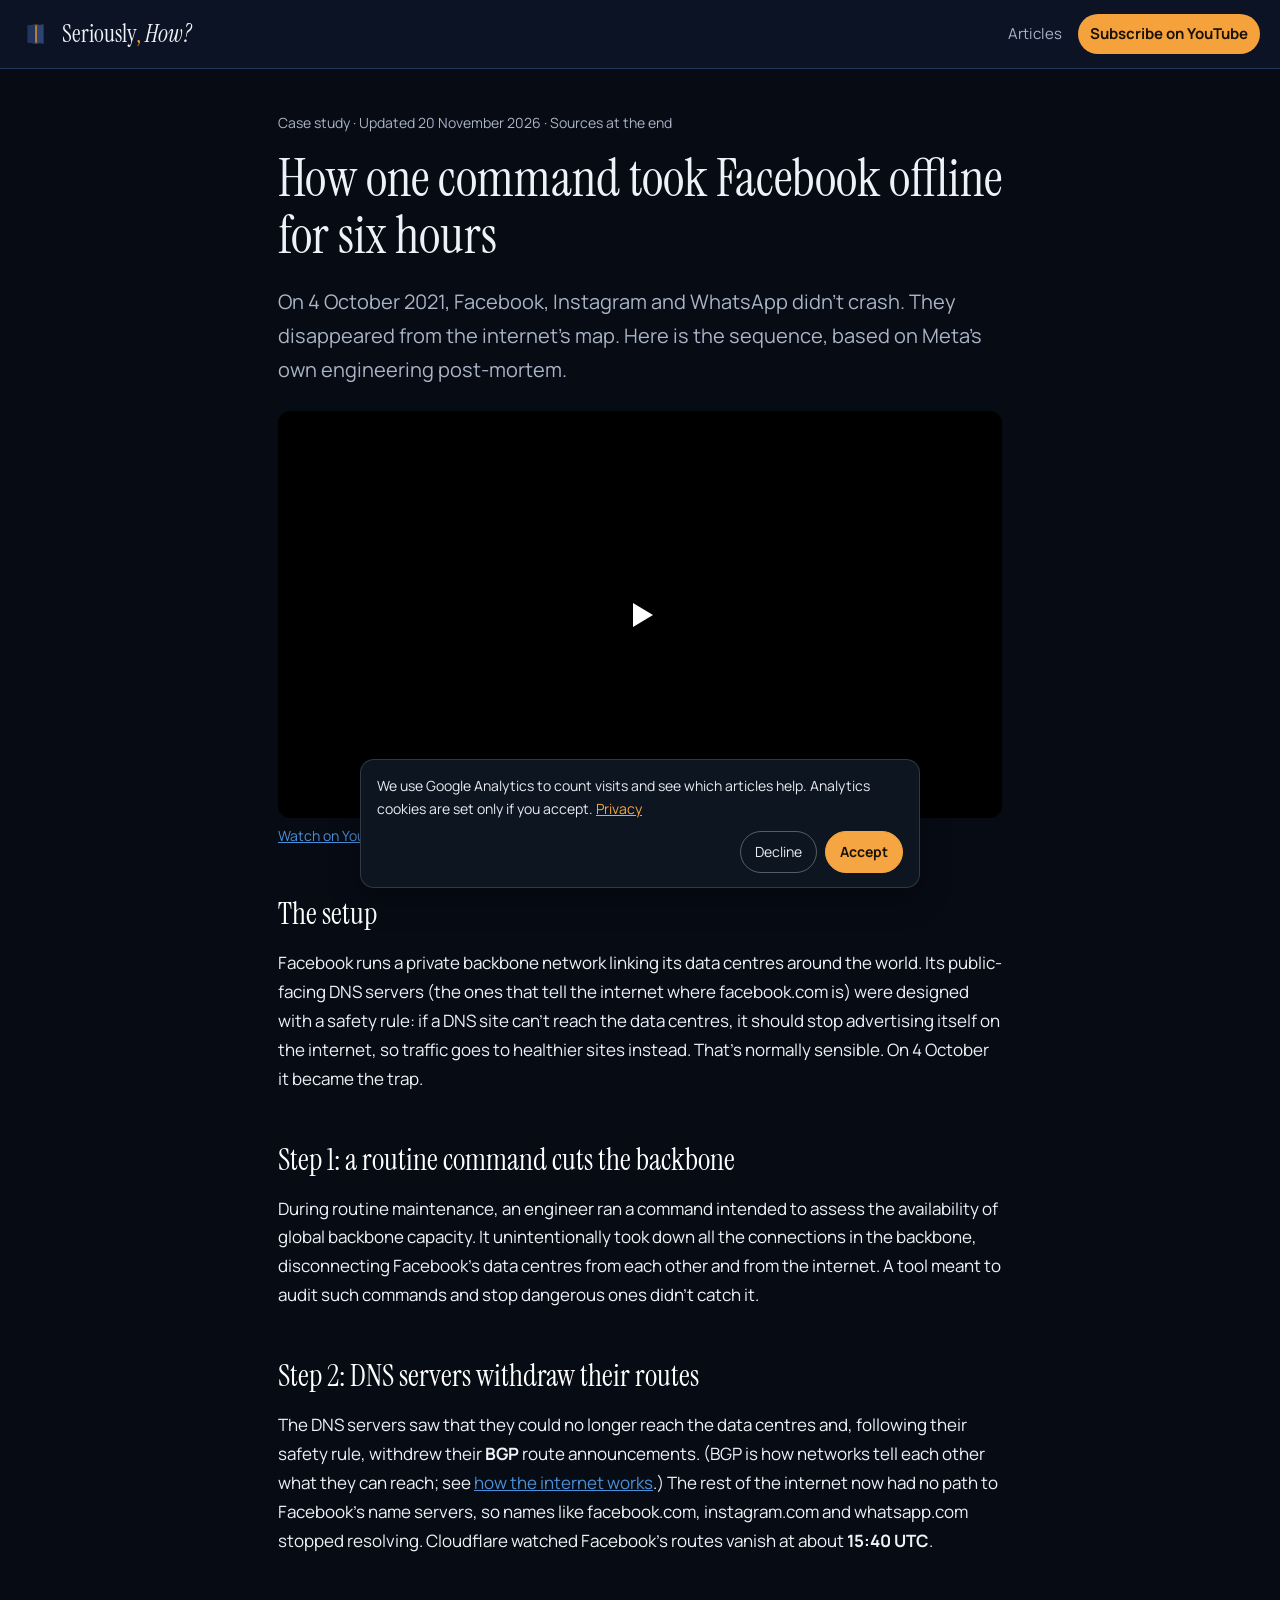
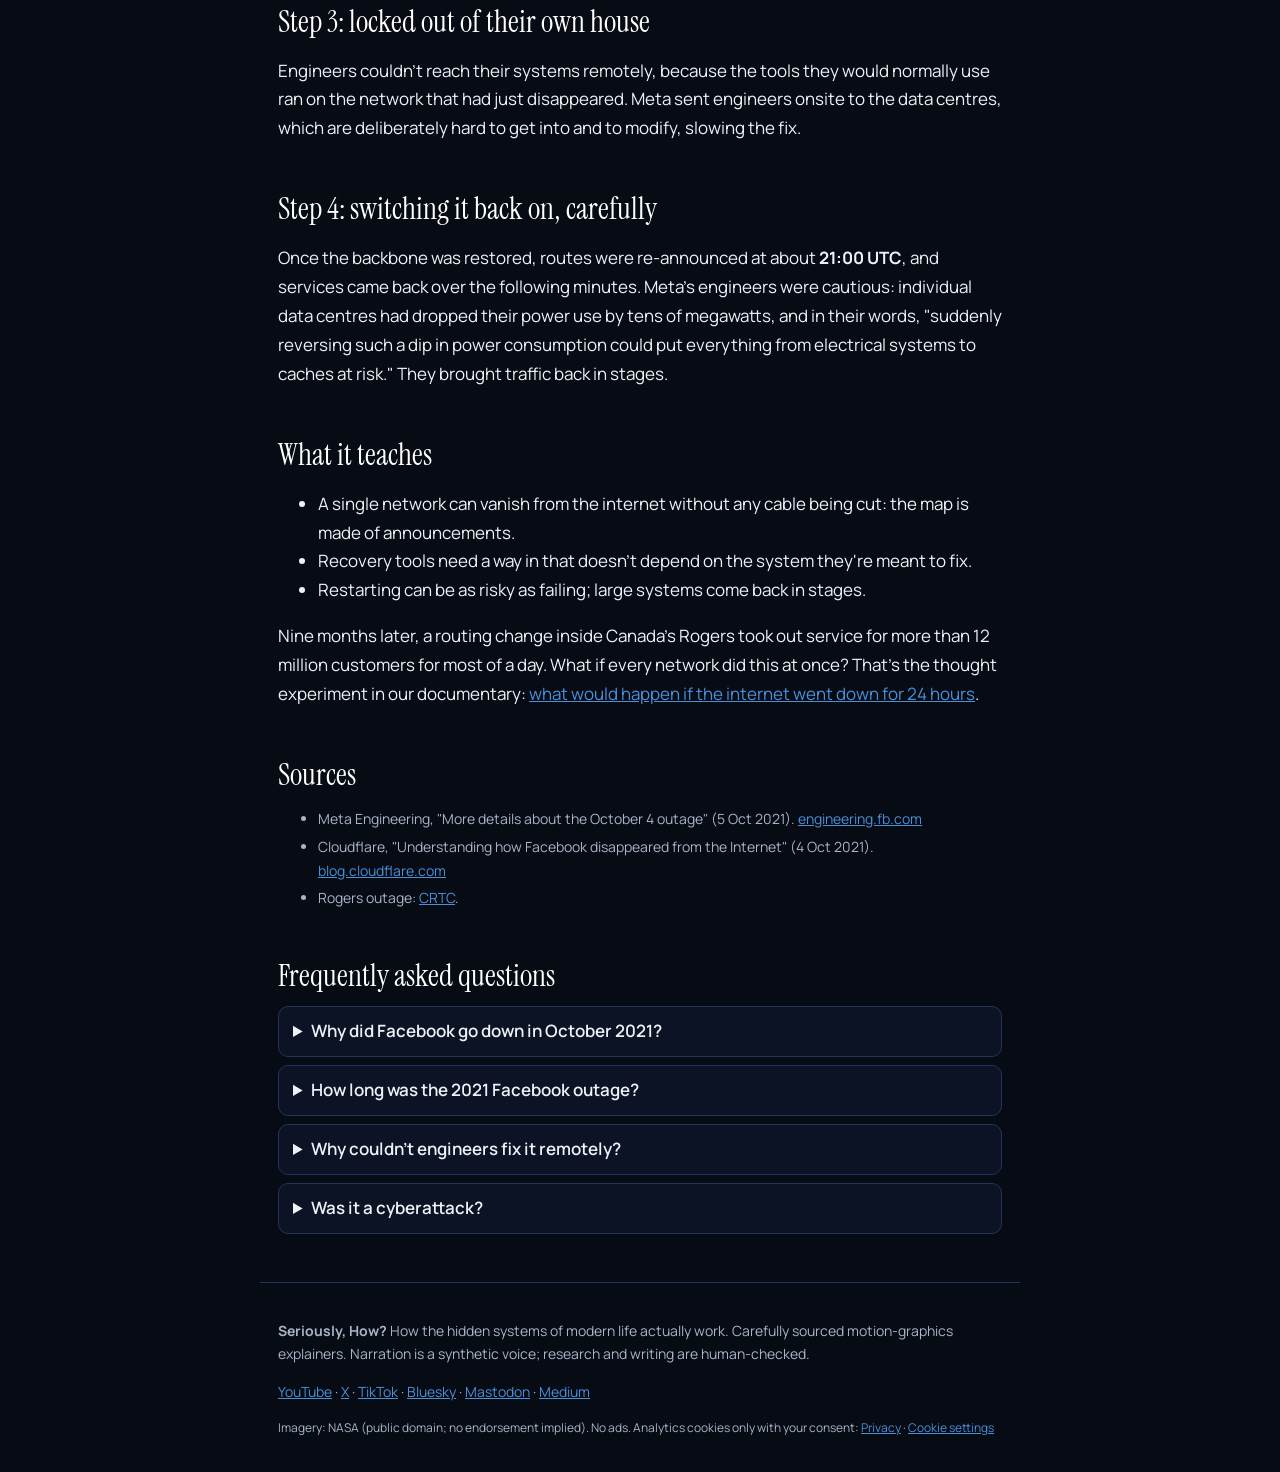
==== commit d7115363: "site: 2026-11-24T21:32Z" ====
--- a/facebook-outage-2021-bgp-explained/index.html
+++ b/facebook-outage-2021-bgp-explained/index.html
@@ -66,7 +66,7 @@
 <section class="faq"><h2>Frequently asked questions</h2><details><summary>Why did Facebook go down in October 2021?</summary><p>During routine maintenance, a command meant to assess backbone capacity unintentionally disconnected Facebook&#x27;s data centres. Its DNS servers then withdrew their BGP route announcements, so the rest of the internet could no longer find Facebook, Instagram or WhatsApp.</p></details><details><summary>How long was the 2021 Facebook outage?</summary><p>Nearly six hours. Cloudflare observed Facebook&#x27;s routes disappearing at about 15:40 UTC on 4 October 2021, with service returning after the routes were re-announced at about 21:00 UTC.</p></details><details><summary>Why couldn&#x27;t engineers fix it remotely?</summary><p>The tools they would normally use ran on the same network that had disappeared, so engineers had to be sent into the data centres, which are designed to be hard to get into.</p></details><details><summary>Was it a cyberattack?</summary><p>No. Meta&#x27;s post-mortem describes a configuration error during maintenance, not malicious activity.</p></details></section></main>
 <footer>
 <p><strong>Seriously, How?</strong> How the hidden systems of modern life actually work. Carefully sourced motion-graphics explainers. Narration is a synthetic voice; research and writing are human-checked.</p>
-<p><a href="https://www.youtube.com/@SeriouslyHowTV">YouTube</a> · <a href="https://x.com/SeriouslyHowTV">X</a> · <a href="https://www.tiktok.com/@seriouslyhowtv">TikTok</a> · <a href="https://bsky.app/profile/seriouslyhowtv.bsky.social">Bluesky</a> · <a rel="me" href="https://mastodon.social/@SeriouslyHowTV">Mastodon</a></p>
+<p><a href="https://www.youtube.com/@SeriouslyHowTV">YouTube</a> · <a href="https://x.com/SeriouslyHowTV">X</a> · <a href="https://www.tiktok.com/@seriouslyhowtv">TikTok</a> · <a href="https://bsky.app/profile/seriouslyhowtv.bsky.social">Bluesky</a> · <a rel="me" href="https://mastodon.social/@SeriouslyHowTV">Mastodon</a> · <a href="https://medium.com/@seriouslyhowtv">Medium</a></p>
 <p class="small">Imagery: NASA (public domain; no endorsement implied). No ads. Analytics cookies only with your consent: <a href="/privacy/">Privacy</a> · <a href="#" id="cookie-settings">Cookie settings</a></p>
 </footer>
 <script>
@@ -82,7 +82,9 @@
 (function(){var b=document.getElementById('consent');var v=null;try{v=localStorage.getItem('sh_consent');}catch(e){}
 if(!v){b.hidden=false;}
 b.querySelectorAll('button').forEach(function(x){x.addEventListener('click',function(){var c=x.dataset.c;try{localStorage.setItem('sh_consent',c);}catch(e){}
-gtag('consent','update',{analytics_storage:c});b.hidden=true;});});
+gtag('consent','update',{analytics_storage:c});
+if(c==='granted'&&v!=='granted'){gtag('event','page_view',{page_location:location.href,page_title:document.title});}
+v=c;b.hidden=true;});});
 var s=document.getElementById('cookie-settings');if(s){s.addEventListener('click',function(e){e.preventDefault();b.hidden=false;});}})();
 </script>
 </body>
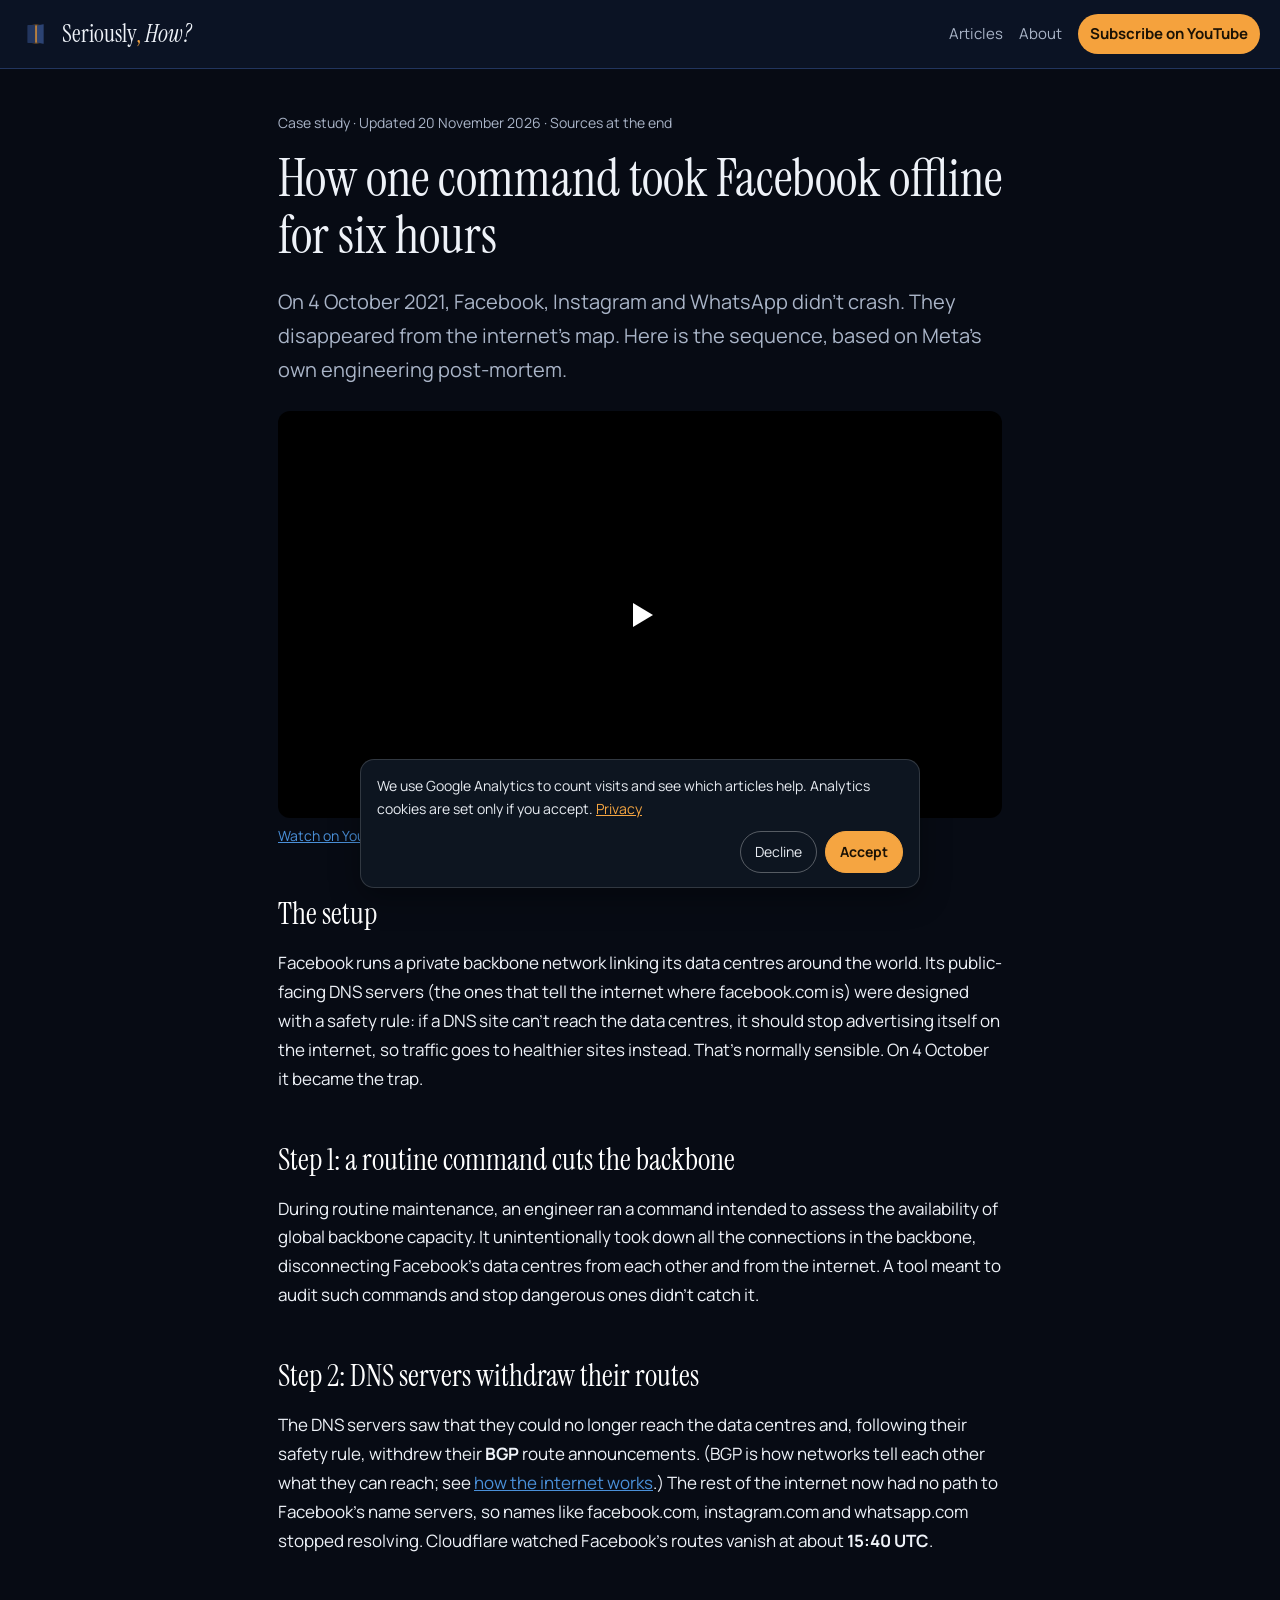
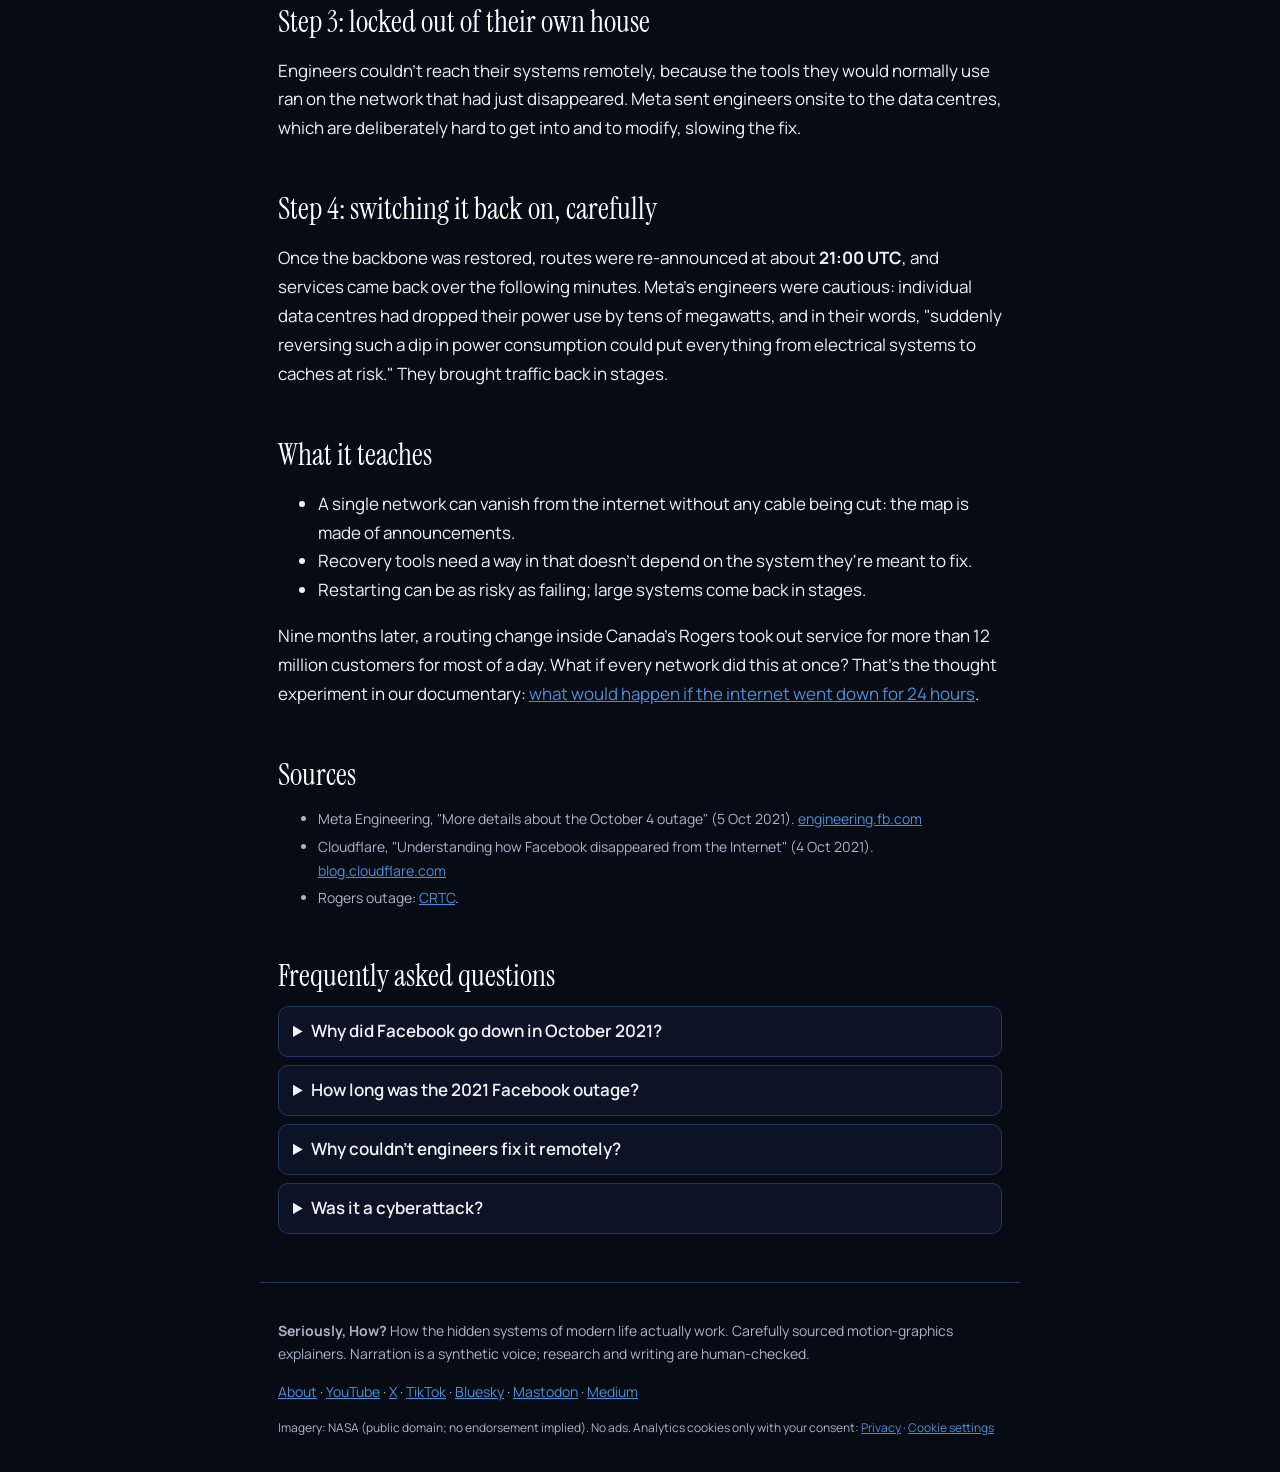
==== commit 1cd390dd: "site: 2026-11-27T18:02Z" ====
--- a/facebook-outage-2021-bgp-explained/index.html
+++ b/facebook-outage-2021-bgp-explained/index.html
@@ -3,10 +3,12 @@
 <head>
 <meta charset="utf-8">
 <meta name="viewport" content="width=device-width, initial-scale=1">
-<title>How one command took Facebook offline for six hours (October 2021, BGP explained)</title>
+<title>How one command took Facebook offline for six hours (October 2021, BGP explained) | Seriously, How?</title>
+
 <meta name="description" content="On 4 October 2021 a faulty maintenance command cut Facebook&#x27;s backbone; its DNS servers withdrew their BGP routes and Facebook, Instagram and WhatsApp vanished for nearly six hours. Step by step, from Meta&#x27;s post-mortem.">
 <link rel="canonical" href="https://seriouslyhowtv.github.io/facebook-outage-2021-bgp-explained/">
 <meta property="og:type" content="article">
+<meta property="og:site_name" content="Seriously, How?">
 <meta property="og:title" content="How one command took Facebook offline for six hours (October 2021, BGP explained)">
 <meta property="og:description" content="On 4 October 2021 a faulty maintenance command cut Facebook&#x27;s backbone; its DNS servers withdrew their BGP routes and Facebook, Instagram and WhatsApp vanished for nearly six hours. Step by step, from Meta&#x27;s post-mortem.">
 <meta property="og:url" content="https://seriouslyhowtv.github.io/facebook-outage-2021-bgp-explained/">
@@ -15,8 +17,8 @@
 <link rel="icon" href="/static/favicon.png">
 <link rel="preconnect" href="https://fonts.googleapis.com"><link rel="preconnect" href="https://fonts.gstatic.com" crossorigin>
 <link href="https://fonts.googleapis.com/css2?family=Instrument+Serif:ital@0;1&family=Manrope:wght@400;600;700&display=swap" rel="stylesheet">
-<link rel="stylesheet" href="/static/style.css?v=be25d2f9">
-<script type="application/ld+json">{"@context": "https://schema.org", "@graph": [{"@type": "Article", "headline": "How one command took Facebook offline for six hours (October 2021, BGP explained)", "description": "On 4 October 2021 a faulty maintenance command cut Facebook's backbone; its DNS servers withdrew their BGP routes and Facebook, Instagram and WhatsApp vanished for nearly six hours. Step by step, from Meta's post-mortem.", "datePublished": "2026-11-20", "dateModified": "2026-11-20", "author": {"@type": "Organization", "name": "Seriously, How?", "url": "https://www.youtube.com/@SeriouslyHowTV"}, "publisher": {"@type": "Organization", "name": "Seriously, How?", "logo": {"@type": "ImageObject", "url": "https://seriouslyhowtv.github.io/static/avatar.png"}}, "image": "https://seriouslyhowtv.github.io/static/og-internet24.jpg", "mainEntityOfPage": "https://seriouslyhowtv.github.io/facebook-outage-2021-bgp-explained/"}, {"@type": "VideoObject", "name": "The 6-Hour Outage Caused by One Command", "description": "How one faulty maintenance command withdrew Facebook's BGP routes in October 2021.", "thumbnailUrl": ["https://i.ytimg.com/vi/HdTgAnh9DNQ/hqdefault.jpg"], "uploadDate": "2026-11-19T15:00:00Z", "duration": "PT39S", "embedUrl": "https://www.youtube.com/embed/HdTgAnh9DNQ", "url": "https://www.youtube.com/watch?v=HdTgAnh9DNQ"}, {"@type": "FAQPage", "mainEntity": [{"@type": "Question", "name": "Why did Facebook go down in October 2021?", "acceptedAnswer": {"@type": "Answer", "text": "During routine maintenance, a command meant to assess backbone capacity unintentionally disconnected Facebook's data centres. Its DNS servers then withdrew their BGP route announcements, so the rest of the internet could no longer find Facebook, Instagram or WhatsApp."}}, {"@type": "Question", "name": "How long was the 2021 Facebook outage?", "acceptedAnswer": {"@type": "Answer", "text": "Nearly six hours. Cloudflare observed Facebook's routes disappearing at about 15:40 UTC on 4 October 2021, with service returning after the routes were re-announced at about 21:00 UTC."}}, {"@type": "Question", "name": "Why couldn't engineers fix it remotely?", "acceptedAnswer": {"@type": "Answer", "text": "The tools they would normally use ran on the same network that had disappeared, so engineers had to be sent into the data centres, which are designed to be hard to get into."}}, {"@type": "Question", "name": "Was it a cyberattack?", "acceptedAnswer": {"@type": "Answer", "text": "No. Meta's post-mortem describes a configuration error during maintenance, not malicious activity."}}]}]}</script>
+<link rel="stylesheet" href="/static/style.css?v=108604fa">
+<script type="application/ld+json">{"@context": "https://schema.org", "@graph": [{"@type": "Article", "headline": "How one command took Facebook offline for six hours (October 2021, BGP explained)", "description": "On 4 October 2021 a faulty maintenance command cut Facebook's backbone; its DNS servers withdrew their BGP routes and Facebook, Instagram and WhatsApp vanished for nearly six hours. Step by step, from Meta's post-mortem.", "datePublished": "2026-11-20", "dateModified": "2026-11-20", "author": {"@type": "Organization", "@id": "https://seriouslyhowtv.github.io/#organization", "name": "Seriously, How?", "url": "https://seriouslyhowtv.github.io/"}, "publisher": {"@type": "Organization", "@id": "https://seriouslyhowtv.github.io/#organization", "name": "Seriously, How?", "logo": {"@type": "ImageObject", "url": "https://seriouslyhowtv.github.io/static/avatar.png"}}, "image": "https://seriouslyhowtv.github.io/static/og-internet24.jpg", "mainEntityOfPage": "https://seriouslyhowtv.github.io/facebook-outage-2021-bgp-explained/"}, {"@type": "VideoObject", "name": "The 6-Hour Outage Caused by One Command", "description": "How one faulty maintenance command withdrew Facebook's BGP routes in October 2021.", "thumbnailUrl": ["https://i.ytimg.com/vi/HdTgAnh9DNQ/hqdefault.jpg"], "uploadDate": "2026-11-19T15:00:00Z", "duration": "PT39S", "embedUrl": "https://www.youtube.com/embed/HdTgAnh9DNQ", "url": "https://www.youtube.com/watch?v=HdTgAnh9DNQ"}, {"@type": "FAQPage", "mainEntity": [{"@type": "Question", "name": "Why did Facebook go down in October 2021?", "acceptedAnswer": {"@type": "Answer", "text": "During routine maintenance, a command meant to assess backbone capacity unintentionally disconnected Facebook's data centres. Its DNS servers then withdrew their BGP route announcements, so the rest of the internet could no longer find Facebook, Instagram or WhatsApp."}}, {"@type": "Question", "name": "How long was the 2021 Facebook outage?", "acceptedAnswer": {"@type": "Answer", "text": "Nearly six hours. Cloudflare observed Facebook's routes disappearing at about 15:40 UTC on 4 October 2021, with service returning after the routes were re-announced at about 21:00 UTC."}}, {"@type": "Question", "name": "Why couldn't engineers fix it remotely?", "acceptedAnswer": {"@type": "Answer", "text": "The tools they would normally use ran on the same network that had disappeared, so engineers had to be sent into the data centres, which are designed to be hard to get into."}}, {"@type": "Question", "name": "Was it a cyberattack?", "acceptedAnswer": {"@type": "Answer", "text": "No. Meta's post-mortem describes a configuration error during maintenance, not malicious activity."}}]}]}</script>
 <script>
 window.dataLayer=window.dataLayer||[];function gtag(){dataLayer.push(arguments);}
 gtag('consent','default',{ad_storage:'denied',ad_user_data:'denied',ad_personalization:'denied',analytics_storage:'denied',wait_for_update:500});
@@ -27,7 +29,7 @@
 </head>
 <body>
 <header class="top"><a class="brand" href="/"><img src="/static/avatar.png" alt="" width="32" height="32"><span>Seriously<span class="comma">,</span> <em>How?</em></span></a>
-<nav><a href="/#articles">Articles</a><a href="https://www.youtube.com/@SeriouslyHowTV?sub_confirmation=1" class="sub">Subscribe on YouTube</a></nav></header>
+<nav><a href="/#articles">Articles</a><a href="/about/">About</a><a href="https://www.youtube.com/@SeriouslyHowTV?sub_confirmation=1" class="sub">Subscribe on YouTube</a></nav></header>
 <main>
 <p class="meta">Case study · Updated 20 November 2026 · Sources at the end</p>
 <h1>How one command took Facebook offline for six hours</h1>
@@ -66,7 +68,7 @@
 <section class="faq"><h2>Frequently asked questions</h2><details><summary>Why did Facebook go down in October 2021?</summary><p>During routine maintenance, a command meant to assess backbone capacity unintentionally disconnected Facebook&#x27;s data centres. Its DNS servers then withdrew their BGP route announcements, so the rest of the internet could no longer find Facebook, Instagram or WhatsApp.</p></details><details><summary>How long was the 2021 Facebook outage?</summary><p>Nearly six hours. Cloudflare observed Facebook&#x27;s routes disappearing at about 15:40 UTC on 4 October 2021, with service returning after the routes were re-announced at about 21:00 UTC.</p></details><details><summary>Why couldn&#x27;t engineers fix it remotely?</summary><p>The tools they would normally use ran on the same network that had disappeared, so engineers had to be sent into the data centres, which are designed to be hard to get into.</p></details><details><summary>Was it a cyberattack?</summary><p>No. Meta&#x27;s post-mortem describes a configuration error during maintenance, not malicious activity.</p></details></section></main>
 <footer>
 <p><strong>Seriously, How?</strong> How the hidden systems of modern life actually work. Carefully sourced motion-graphics explainers. Narration is a synthetic voice; research and writing are human-checked.</p>
-<p><a href="https://www.youtube.com/@SeriouslyHowTV">YouTube</a> · <a href="https://x.com/SeriouslyHowTV">X</a> · <a href="https://www.tiktok.com/@seriouslyhowtv">TikTok</a> · <a href="https://bsky.app/profile/seriouslyhowtv.bsky.social">Bluesky</a> · <a rel="me" href="https://mastodon.social/@SeriouslyHowTV">Mastodon</a> · <a href="https://medium.com/@seriouslyhowtv">Medium</a></p>
+<p><a href="/about/">About</a> · <a href="https://www.youtube.com/@SeriouslyHowTV">YouTube</a> · <a href="https://x.com/SeriouslyHowTV">X</a> · <a href="https://www.tiktok.com/@seriouslyhowtv">TikTok</a> · <a href="https://bsky.app/profile/seriouslyhowtv.bsky.social">Bluesky</a> · <a rel="me" href="https://mastodon.social/@SeriouslyHowTV">Mastodon</a> · <a href="https://medium.com/@seriouslyhowtv">Medium</a></p>
 <p class="small">Imagery: NASA (public domain; no endorsement implied). No ads. Analytics cookies only with your consent: <a href="/privacy/">Privacy</a> · <a href="#" id="cookie-settings">Cookie settings</a></p>
 </footer>
 <script>
--- a/static/style.css
+++ b/static/style.css
@@ -46,3 +46,4 @@
 .consent-actions{display:flex;gap:8px;justify-content:flex-end}
 .consent button{font:inherit;padding:8px 14px;border-radius:999px;border:1px solid rgba(255,255,255,.3);background:transparent;color:inherit;cursor:pointer}
 .consent button.primary{background:#f5a541;color:#1b1205;border-color:#f5a541;font-weight:700}
+h1 em{display:block;font-size:.6em;line-height:1.2;color:var(--muted);margin-top:.25em}
